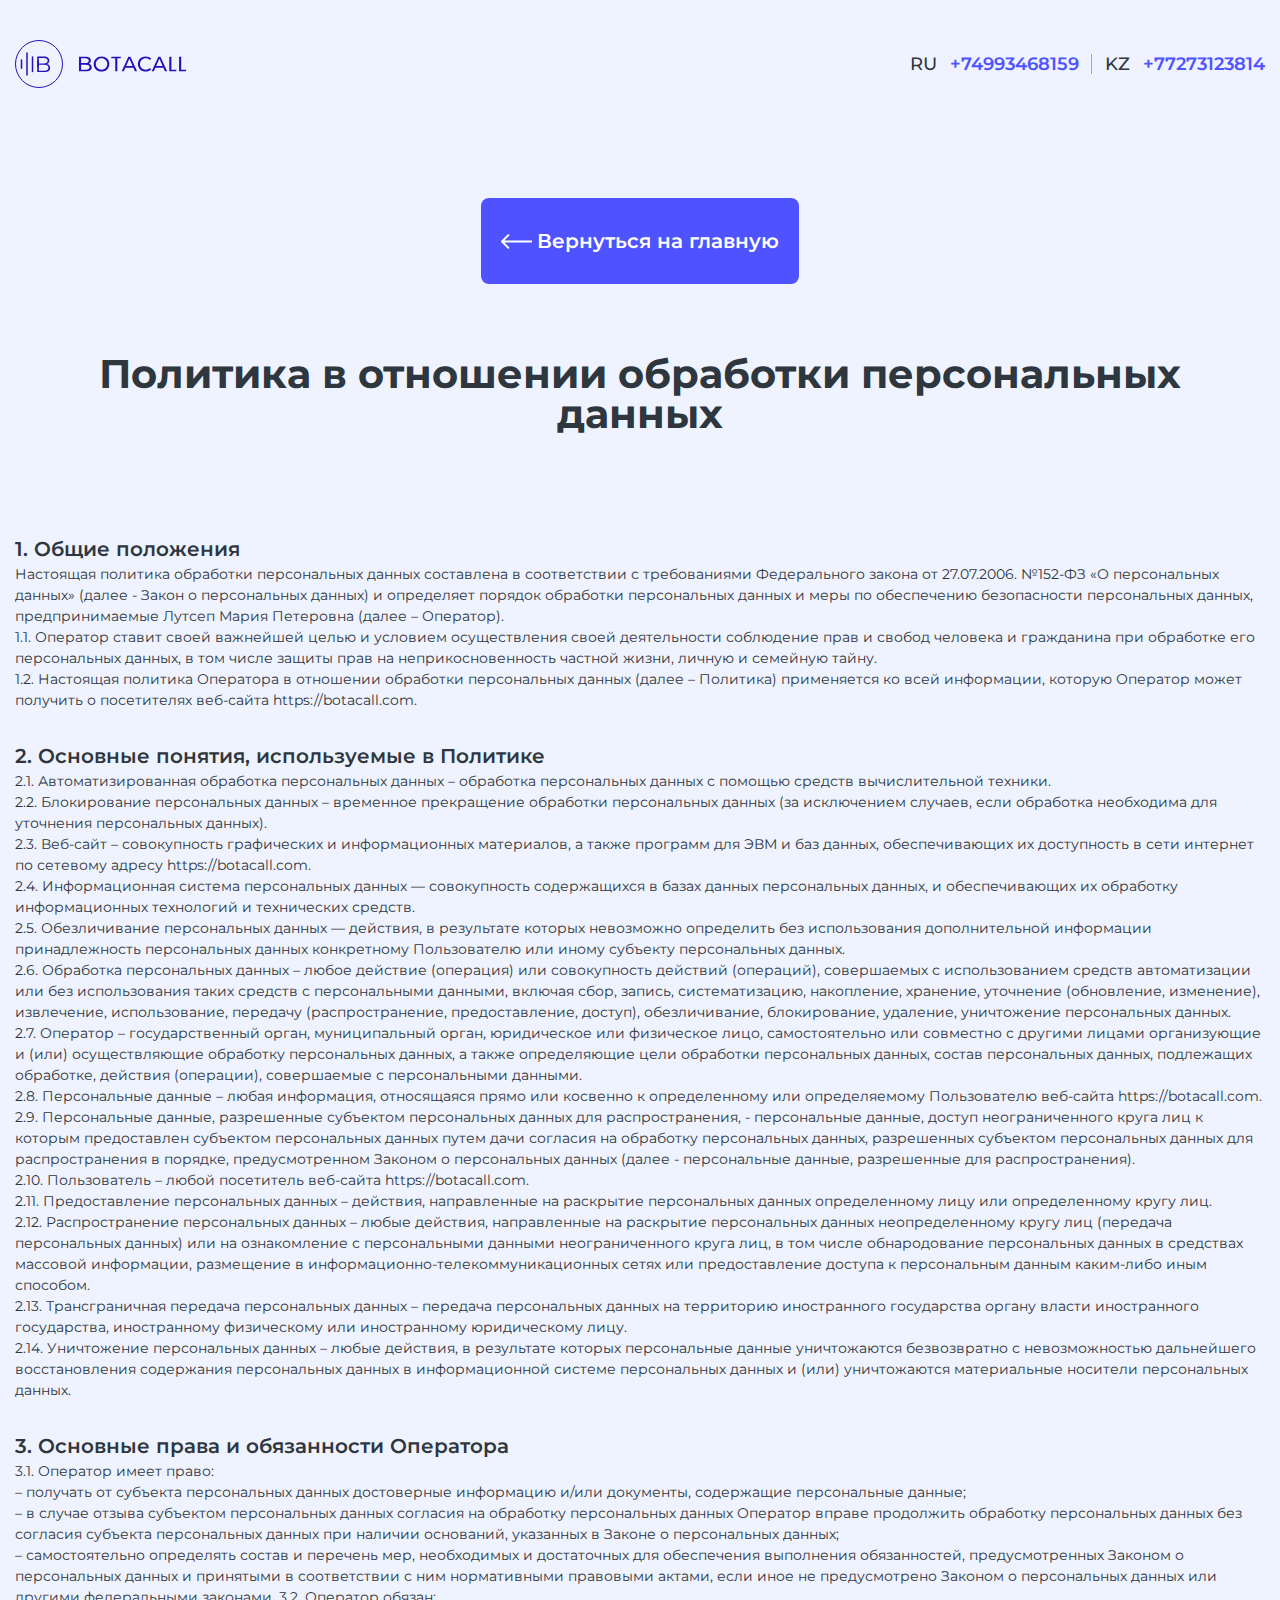
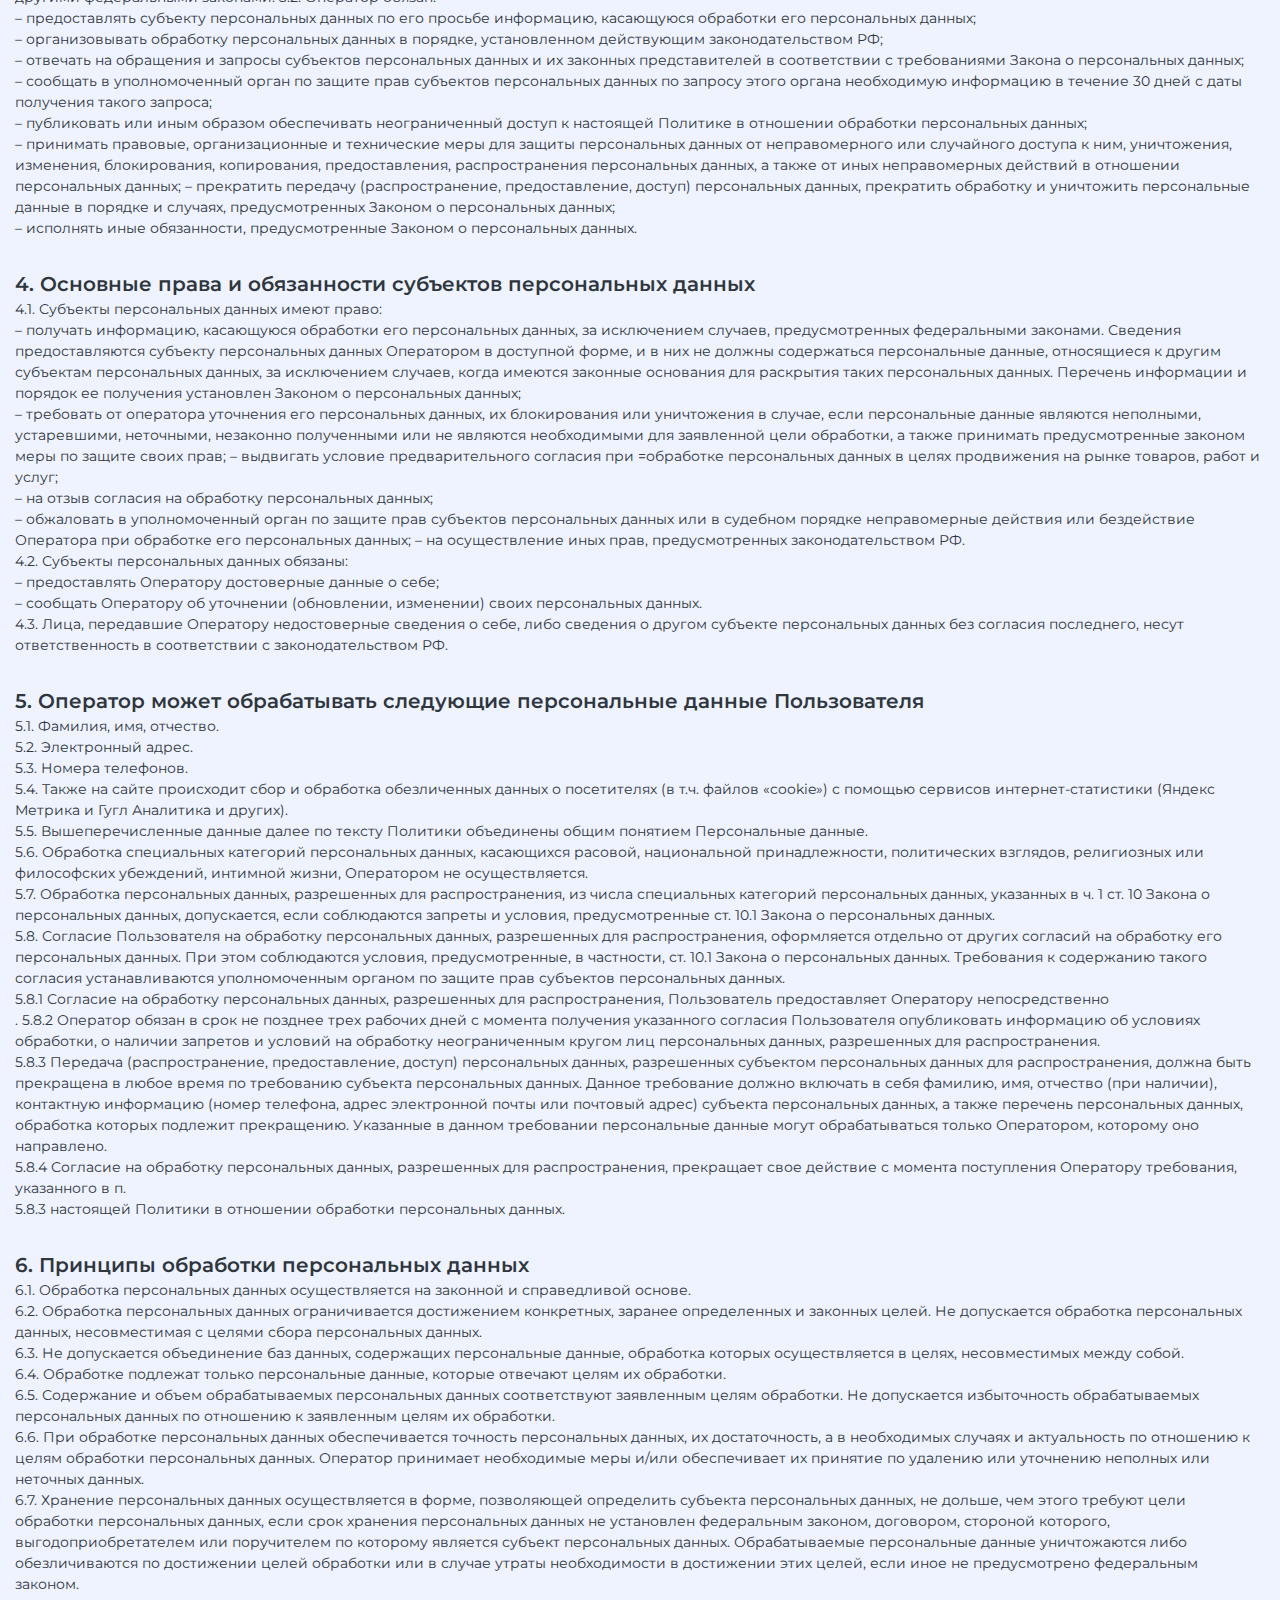
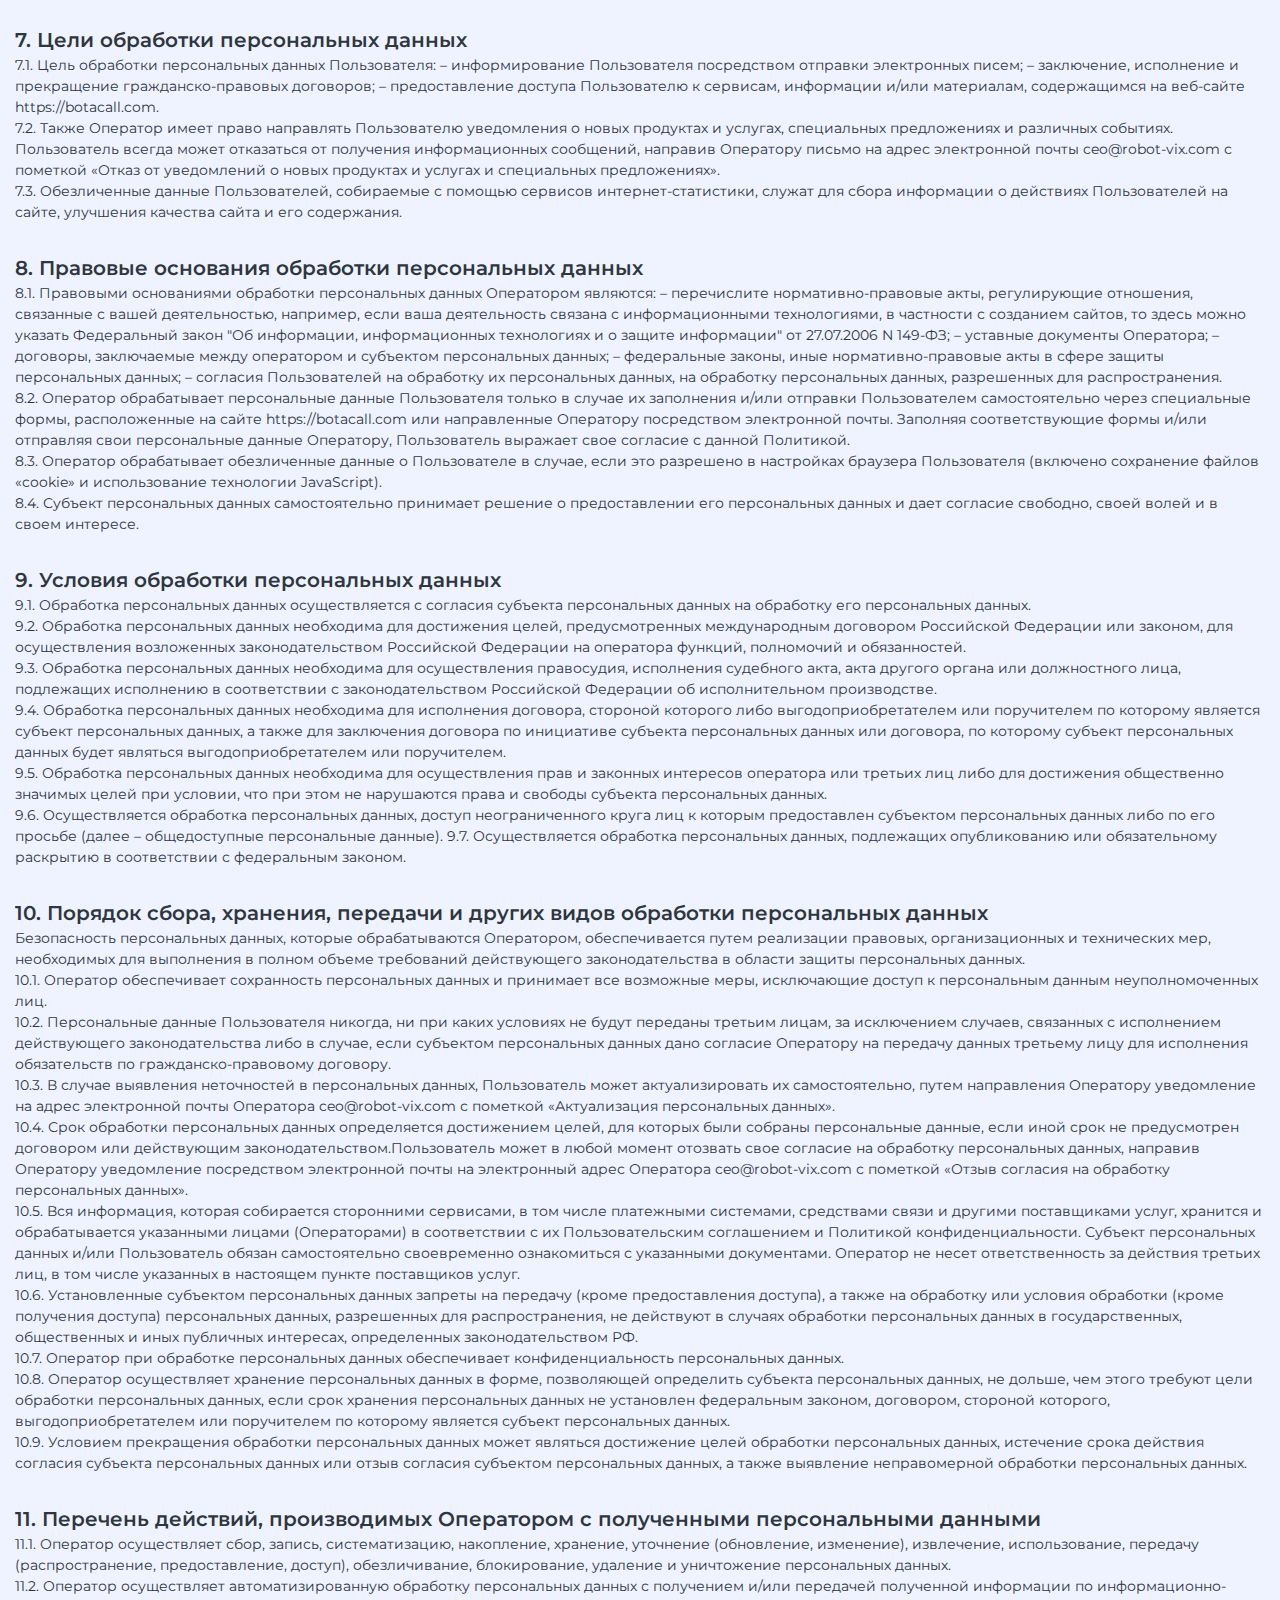
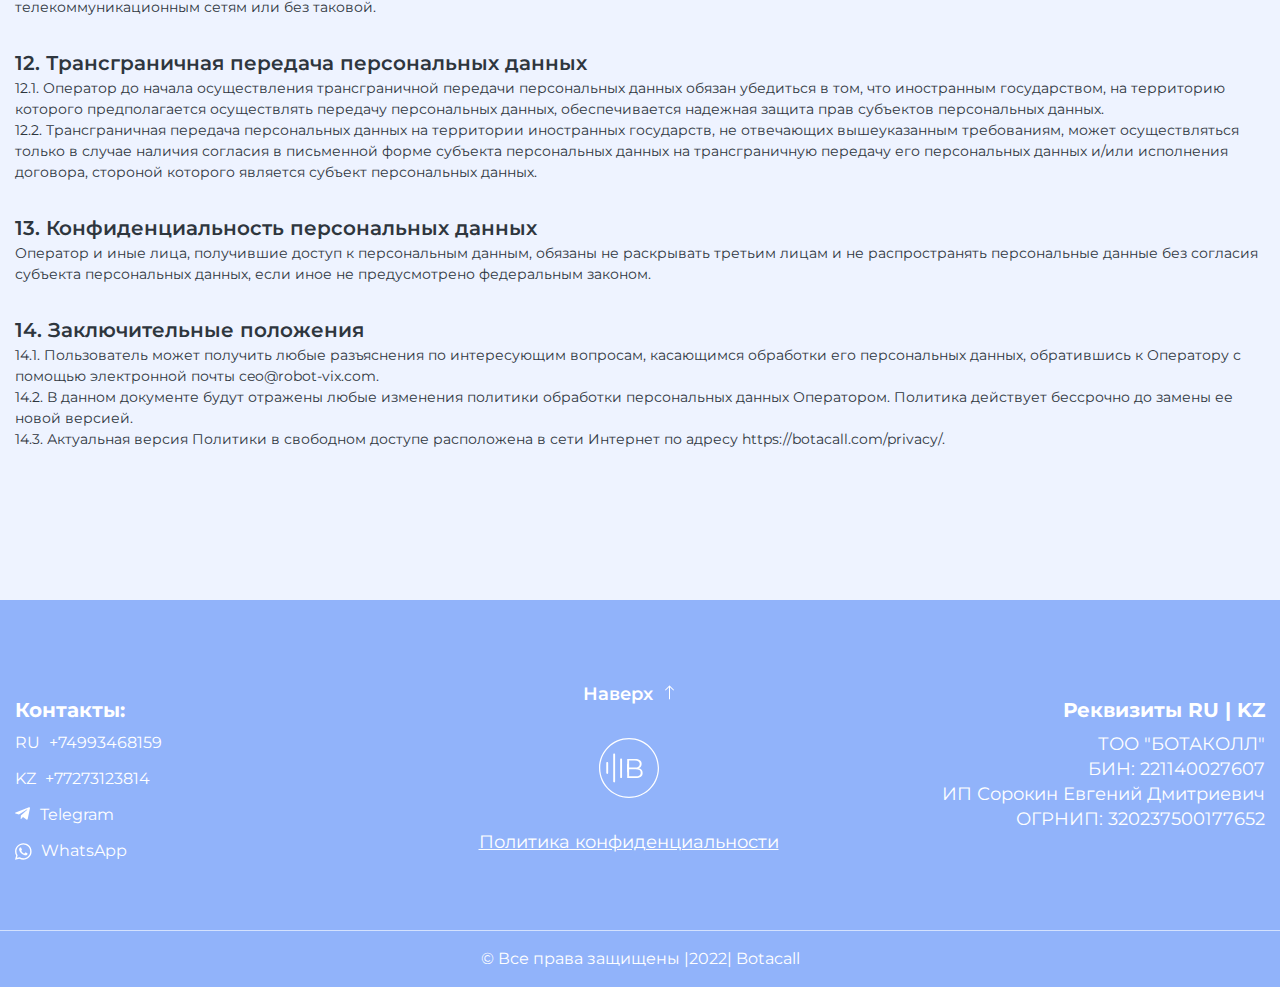
==== policy.html @ b68b1137 "Add files via upload" ====
<!DOCTYPE html>
<html lang="ru">
  <head>
    <meta charset="UTF-8" />
    <meta http-equiv="X-UA-Compatible" content="IE=edge" />
    <meta name="viewport" content="width=device-width, initial-scale=1.0" />
    <title>политика конфиденциальности</title>
    <link rel="icon" href="img/favicon.png" />
    <link rel="stylesheet" href="css/style.css" />
  </head>
  <body>
    <div class="wrapper">
      <header class="header">
        <div class="header__container">
          <div class="header__left">
            <a href="/" class="header__logo">
              <img src="img/logo.svg" alt="logo" />
            </a>
          </div>
          <div class="header__right">
            <div class="header__number">
              <div class="header__country">RU</div>
              <a href="tel:+74993468159" class="header__phone">+74993468159</a>
            </div>
            <div class="header__number">
              <div class="header__country">KZ</div>
              <a href="tel:+77273123814" class="header__phone">+77273123814</a>
            </div>
          </div>
        </div>
      </header>
      <main class="main">
        <section class="policy">
          <div class="policy__container">
            <div class="policy__btns">
              <div class="policy__btn _btn">
                <img src="img/arrow.svg" alt="arrow" />
                Вернуться на главную
              </div>
            </div>
            <h1 class="policy__title _title">Политика в отношении обработки персональных данных</h1>
            <div class="policy__body">
              <div class="policy__item">
                <h4 class="policy__name">1. Общие положения</h4>
                <p class="policy__text">
                  Настоящая политика обработки персональных данных составлена в соответствии с
                  требованиями Федерального закона от 27.07.2006. №152-ФЗ «О персональных данных»
                  (далее - Закон о персональных данных) и определяет порядок обработки персональных
                  данных и меры по обеспечению безопасности персональных данных, предпринимаемые
                  Лутсеп Мария Петеровна (далее – Оператор). <br />
                  1.1. Оператор ставит своей важнейшей целью и условием осуществления своей
                  деятельности соблюдение прав и свобод человека и гражданина при обработке его
                  персональных данных, в том числе защиты прав на неприкосновенность частной жизни,
                  личную и семейную тайну.<br />
                  1.2. Настоящая политика Оператора в отношении обработки персональных данных (далее
                  – Политика) применяется ко всей информации, которую Оператор может получить о
                  посетителях веб-сайта https://botacall.com.
                </p>
              </div>
              <div class="policy__item">
                <h4 class="policy__name">2. Основные понятия, используемые в Политике</h4>
                <p class="policy__text">
                  2.1. Автоматизированная обработка персональных данных – обработка персональных
                  данных с помощью средств вычислительной техники.<br />
                  2.2. Блокирование персональных данных – временное прекращение обработки
                  персональных данных (за исключением случаев, если обработка необходима для
                  уточнения персональных данных).<br />
                  2.3. Веб-сайт – совокупность графических и информационных материалов, а также
                  программ для ЭВМ и баз данных, обеспечивающих их доступность в сети интернет по
                  сетевому адресу https://botacall.com.<br />
                  2.4. Информационная система персональных данных — совокупность содержащихся в
                  базах данных персональных данных, и обеспечивающих их обработку информационных
                  технологий и технических средств.<br />
                  2.5. Обезличивание персональных данных — действия, в результате которых невозможно
                  определить без использования дополнительной информации принадлежность персональных
                  данных конкретному Пользователю или иному субъекту персональных данных.<br />
                  2.6. Обработка персональных данных – любое действие (операция) или совокупность
                  действий (операций), совершаемых с использованием средств автоматизации или без
                  использования таких средств с персональными данными, включая сбор, запись,
                  систематизацию, накопление, хранение, уточнение (обновление, изменение),
                  извлечение, использование, передачу (распространение, предоставление, доступ),
                  обезличивание, блокирование, удаление, уничтожение персональных данных.<br />
                  2.7. Оператор – государственный орган, муниципальный орган, юридическое или
                  физическое лицо, самостоятельно или совместно с другими лицами организующие и
                  (или) осуществляющие обработку персональных данных, а также определяющие цели
                  обработки персональных данных, состав персональных данных, подлежащих обработке,
                  действия (операции), совершаемые с персональными данными.<br />
                  2.8. Персональные данные – любая информация, относящаяся прямо или косвенно к
                  определенному или определяемому Пользователю веб-сайта https://botacall.com.<br />
                  2.9. Персональные данные, разрешенные субъектом персональных данных для
                  распространения, - персональные данные, доступ неограниченного круга лиц к которым
                  предоставлен субъектом персональных данных путем дачи согласия на обработку
                  персональных данных, разрешенных субъектом персональных данных для распространения
                  в порядке, предусмотренном Законом о персональных данных (далее - персональные
                  данные, разрешенные для распространения).<br />
                  2.10. Пользователь – любой посетитель веб-сайта https://botacall.com.<br />
                  2.11. Предоставление персональных данных – действия, направленные на раскрытие
                  персональных данных определенному лицу или определенному кругу лиц.<br />
                  2.12. Распространение персональных данных – любые действия, направленные на
                  раскрытие персональных данных неопределенному кругу лиц (передача персональных
                  данных) или на ознакомление с персональными данными неограниченного круга лиц, в
                  том числе обнародование персональных данных в средствах массовой информации,
                  размещение в информационно-телекоммуникационных сетях или предоставление доступа к
                  персональным данным каким-либо иным способом.<br />
                  2.13. Трансграничная передача персональных данных – передача персональных данных
                  на территорию иностранного государства органу власти иностранного государства,
                  иностранному физическому или иностранному юридическому лицу.<br />
                  2.14. Уничтожение персональных данных – любые действия, в результате которых
                  персональные данные уничтожаются безвозвратно с невозможностью дальнейшего
                  восстановления содержания персональных данных в информационной системе
                  персональных данных и (или) уничтожаются материальные носители персональных
                  данных.
                </p>
              </div>
              <div class="policy__item">
                <h4 class="policy__name">3. Основные права и обязанности Оператора</h4>
                <p class="policy__text">
                  3.1. Оператор имеет право:<br />
                  – получать от субъекта персональных данных достоверные информацию и/или документы,
                  содержащие персональные данные;<br />
                  – в случае отзыва субъектом персональных данных согласия на обработку персональных
                  данных Оператор вправе продолжить обработку персональных данных без согласия
                  субъекта персональных данных при наличии оснований, указанных в Законе о
                  персональных данных;<br />
                  – самостоятельно определять состав и перечень мер, необходимых и достаточных для
                  обеспечения выполнения обязанностей, предусмотренных Законом о персональных данных
                  и принятыми в соответствии с ним нормативными правовыми актами, если иное не
                  предусмотрено Законом о персональных данных или другими федеральными законами.
                  3.2. Оператор обязан:<br />
                  – предоставлять субъекту персональных данных по его просьбе информацию, касающуюся
                  обработки его персональных данных;<br />
                  – организовывать обработку персональных данных в порядке, установленном
                  действующим законодательством РФ;<br />
                  – отвечать на обращения и запросы субъектов персональных данных и их законных
                  представителей в соответствии с требованиями Закона о персональных данных;<br />
                  – сообщать в уполномоченный орган по защите прав субъектов персональных данных по
                  запросу этого органа необходимую информацию в течение 30 дней с даты получения
                  такого запроса;<br />
                  – публиковать или иным образом обеспечивать неограниченный доступ к настоящей
                  Политике в отношении обработки персональных данных; <br />– принимать правовые,
                  организационные и технические меры для защиты персональных данных от
                  неправомерного или случайного доступа к ним, уничтожения, изменения, блокирования,
                  копирования, предоставления, распространения персональных данных, а также от иных
                  неправомерных действий в отношении персональных данных; – прекратить передачу
                  (распространение, предоставление, доступ) персональных данных, прекратить
                  обработку и уничтожить персональные данные в порядке и случаях, предусмотренных
                  Законом о персональных данных;<br />
                  – исполнять иные обязанности, предусмотренные Законом о персональных данных.
                </p>
              </div>
              <div class="policy__item">
                <h4 class="policy__name">
                  4. Основные права и обязанности субъектов персональных данных
                </h4>
                <p class="policy__text">
                  4.1. Субъекты персональных данных имеют право:<br />
                  – получать информацию, касающуюся обработки его персональных данных, за
                  исключением случаев, предусмотренных федеральными законами. Сведения
                  предоставляются субъекту персональных данных Оператором в доступной форме, и в них
                  не должны содержаться персональные данные, относящиеся к другим субъектам
                  персональных данных, за исключением случаев, когда имеются законные основания для
                  раскрытия таких персональных данных. Перечень информации и порядок ее получения
                  установлен Законом о персональных данных;<br />
                  – требовать от оператора уточнения его персональных данных, их блокирования или
                  уничтожения в случае, если персональные данные являются неполными, устаревшими,
                  неточными, незаконно полученными или не являются необходимыми для заявленной цели
                  обработки, а также принимать предусмотренные законом меры по защите своих прав; –
                  выдвигать условие предварительного согласия при =обработке персональных данных в
                  целях продвижения на рынке товаров, работ и услуг;<br />
                  – на отзыв согласия на обработку персональных данных; <br />– обжаловать в
                  уполномоченный орган по защите прав субъектов персональных данных или в судебном
                  порядке неправомерные действия или бездействие Оператора при обработке его
                  персональных данных; – на осуществление иных прав, предусмотренных
                  законодательством РФ.<br />
                  4.2. Субъекты персональных данных обязаны:<br />
                  – предоставлять Оператору достоверные данные о себе; <br />– сообщать Оператору об
                  уточнении (обновлении, изменении) своих персональных данных.<br />
                  4.3. Лица, передавшие Оператору недостоверные сведения о себе, либо сведения о
                  другом субъекте персональных данных без согласия последнего, несут ответственность
                  в соответствии с законодательством РФ.
                </p>
              </div>
              <div class="policy__item">
                <h4 class="policy__name">
                  5. Оператор может обрабатывать следующие персональные данные Пользователя
                </h4>
                <p class="policy__text">
                  5.1. Фамилия, имя, отчество.<br />
                  5.2. Электронный адрес.<br />
                  5.3. Номера телефонов. <br />5.4. Также на сайте происходит сбор и обработка
                  обезличенных данных о посетителях (в т.ч. файлов «cookie») с помощью сервисов
                  интернет-статистики (Яндекс Метрика и Гугл Аналитика и других).<br />
                  5.5. Вышеперечисленные данные далее по тексту Политики объединены общим понятием
                  Персональные данные.<br />
                  5.6. Обработка специальных категорий персональных данных, касающихся расовой,
                  национальной принадлежности, политических взглядов, религиозных или философских
                  убеждений, интимной жизни, Оператором не осуществляется.<br />
                  5.7. Обработка персональных данных, разрешенных для распространения, из числа
                  специальных категорий персональных данных, указанных в ч. 1 ст. 10 Закона о
                  персональных данных, допускается, если соблюдаются запреты и условия,
                  предусмотренные ст. 10.1 Закона о персональных данных.<br />
                  5.8. Согласие Пользователя на обработку персональных данных, разрешенных для
                  распространения, оформляется отдельно от других согласий на обработку его
                  персональных данных. При этом соблюдаются условия, предусмотренные, в частности,
                  ст. 10.1 Закона о персональных данных. Требования к содержанию такого согласия
                  устанавливаются уполномоченным органом по защите прав субъектов персональных
                  данных.<br />
                  5.8.1 Согласие на обработку персональных данных, разрешенных для распространения,
                  Пользователь предоставляет Оператору непосредственно<br />. 5.8.2 Оператор обязан
                  в срок не позднее трех рабочих дней с момента получения указанного согласия
                  Пользователя опубликовать информацию об условиях обработки, о наличии запретов и
                  условий на обработку неограниченным кругом лиц персональных данных, разрешенных
                  для распространения.<br />
                  5.8.3 Передача (распространение, предоставление, доступ) персональных данных,
                  разрешенных субъектом персональных данных для распространения, должна быть
                  прекращена в любое время по требованию субъекта персональных данных. Данное
                  требование должно включать в себя фамилию, имя, отчество (при наличии), контактную
                  информацию (номер телефона, адрес электронной почты или почтовый адрес) субъекта
                  персональных данных, а также перечень персональных данных, обработка которых
                  подлежит прекращению. Указанные в данном требовании персональные данные могут
                  обрабатываться только Оператором, которому оно направлено. <br />5.8.4 Согласие на
                  обработку персональных данных, разрешенных для распространения, прекращает свое
                  действие с момента поступления Оператору требования, указанного в п.<br />
                  5.8.3 настоящей Политики в отношении обработки персональных данных.
                </p>
              </div>
              <div class="policy__item">
                <h4 class="policy__name">6. Принципы обработки персональных данных</h4>
                <p class="policy__text">
                  6.1. Обработка персональных данных осуществляется на законной и справедливой
                  основе.<br />
                  6.2. Обработка персональных данных ограничивается достижением конкретных, заранее
                  определенных и законных целей. Не допускается обработка персональных данных,
                  несовместимая с целями сбора персональных данных.<br />
                  6.3. Не допускается объединение баз данных, содержащих персональные данные,
                  обработка которых осуществляется в целях, несовместимых между собой.<br />
                  6.4. Обработке подлежат только персональные данные, которые отвечают целям их
                  обработки.<br />
                  6.5. Содержание и объем обрабатываемых персональных данных соответствуют
                  заявленным целям обработки. Не допускается избыточность обрабатываемых
                  персональных данных по отношению к заявленным целям их обработки.<br />
                  6.6. При обработке персональных данных обеспечивается точность персональных
                  данных, их достаточность, а в необходимых случаях и актуальность по отношению к
                  целям обработки персональных данных. Оператор принимает необходимые меры и/или
                  обеспечивает их принятие по удалению или уточнению неполных или неточных
                  данных.<br />
                  6.7. Хранение персональных данных осуществляется в форме, позволяющей определить
                  субъекта персональных данных, не дольше, чем этого требуют цели обработки
                  персональных данных, если срок хранения персональных данных не установлен
                  федеральным законом, договором, стороной которого, выгодоприобретателем или
                  поручителем по которому является субъект персональных данных. Обрабатываемые
                  персональные данные уничтожаются либо обезличиваются по достижении целей обработки
                  или в случае утраты необходимости в достижении этих целей, если иное не
                  предусмотрено федеральным законом.
                </p>
              </div>
              <div class="policy__item">
                <h4 class="policy__name">7. Цели обработки персональных данных</h4>
                <p class="policy__text">
                  7.1. Цель обработки персональных данных Пользователя: – информирование
                  Пользователя посредством отправки электронных писем; – заключение, исполнение и
                  прекращение гражданско-правовых договоров; – предоставление доступа Пользователю к
                  сервисам, информации и/или материалам, содержащимся на веб-сайте
                  https://botacall.com.<br />
                  7.2. Также Оператор имеет право направлять Пользователю уведомления о новых
                  продуктах и услугах, специальных предложениях и различных событиях. Пользователь
                  всегда может отказаться от получения информационных сообщений, направив Оператору
                  письмо на адрес электронной почты ceo@robot-vix.com с пометкой «Отказ от
                  уведомлений о новых продуктах и услугах и специальных предложениях».<br />
                  7.3. Обезличенные данные Пользователей, собираемые с помощью сервисов
                  интернет-статистики, служат для сбора информации о действиях Пользователей на
                  сайте, улучшения качества сайта и его содержания.
                </p>
              </div>
              <div class="policy__item">
                <h4 class="policy__name">8. Правовые основания обработки персональных данных</h4>
                <p class="policy__text">
                  8.1. Правовыми основаниями обработки персональных данных Оператором являются: –
                  перечислите нормативно-правовые акты, регулирующие отношения, связанные с вашей
                  деятельностью, например, если ваша деятельность связана с информационными
                  технологиями, в частности с созданием сайтов, то здесь можно указать Федеральный
                  закон "Об информации, информационных технологиях и о защите информации" от
                  27.07.2006 N 149-ФЗ; – уставные документы Оператора; – договоры, заключаемые между
                  оператором и субъектом персональных данных; – федеральные законы, иные
                  нормативно-правовые акты в сфере защиты персональных данных; – согласия
                  Пользователей на обработку их персональных данных, на обработку персональных
                  данных, разрешенных для распространения.<br />
                  8.2. Оператор обрабатывает персональные данные Пользователя только в случае их
                  заполнения и/или отправки Пользователем самостоятельно через специальные формы,
                  расположенные на сайте https://botacall.com или направленные Оператору посредством
                  электронной почты. Заполняя соответствующие формы и/или отправляя свои
                  персональные данные Оператору, Пользователь выражает свое согласие с данной
                  Политикой.<br />
                  8.3. Оператор обрабатывает обезличенные данные о Пользователе в случае, если это
                  разрешено в настройках браузера Пользователя (включено сохранение файлов «cookie»
                  и использование технологии JavaScript).<br />
                  8.4. Субъект персональных данных самостоятельно принимает решение о предоставлении
                  его персональных данных и дает согласие свободно, своей волей и в своем интересе.
                </p>
              </div>
              <div class="policy__item">
                <h4 class="policy__name">9. Условия обработки персональных данных</h4>
                <p class="policy__text">
                  9.1. Обработка персональных данных осуществляется с согласия субъекта персональных
                  данных на обработку его персональных данных.<br />
                  9.2. Обработка персональных данных необходима для достижения целей,
                  предусмотренных международным договором Российской Федерации или законом, для
                  осуществления возложенных законодательством Российской Федерации на оператора
                  функций, полномочий и обязанностей.<br />
                  9.3. Обработка персональных данных необходима для осуществления правосудия,
                  исполнения судебного акта, акта другого органа или должностного лица, подлежащих
                  исполнению в соответствии с законодательством Российской Федерации об
                  исполнительном производстве.<br />
                  9.4. Обработка персональных данных необходима для исполнения договора, стороной
                  которого либо выгодоприобретателем или поручителем по которому является субъект
                  персональных данных, а также для заключения договора по инициативе субъекта
                  персональных данных или договора, по которому субъект персональных данных будет
                  являться выгодоприобретателем или поручителем.<br />
                  9.5. Обработка персональных данных необходима для осуществления прав и законных
                  интересов оператора или третьих лиц либо для достижения общественно значимых целей
                  при условии, что при этом не нарушаются права и свободы субъекта персональных
                  данных.<br />
                  9.6. Осуществляется обработка персональных данных, доступ неограниченного круга
                  лиц к которым предоставлен субъектом персональных данных либо по его просьбе
                  (далее – общедоступные персональные данные). 9.7. Осуществляется обработка
                  персональных данных, подлежащих опубликованию или обязательному раскрытию в
                  соответствии с федеральным законом.
                </p>
              </div>
              <div class="policy__item">
                <h4 class="policy__name">
                  10. Порядок сбора, хранения, передачи и других видов обработки персональных данных
                </h4>
                <p class="policy__text">
                  Безопасность персональных данных, которые обрабатываются Оператором,
                  обеспечивается путем реализации правовых, организационных и технических мер,
                  необходимых для выполнения в полном объеме требований действующего
                  законодательства в области защиты персональных данных.<br />
                  10.1. Оператор обеспечивает сохранность персональных данных и принимает все
                  возможные меры, исключающие доступ к персональным данным неуполномоченных лиц.<br />
                  10.2. Персональные данные Пользователя никогда, ни при каких условиях не будут
                  переданы третьим лицам, за исключением случаев, связанных с исполнением
                  действующего законодательства либо в случае, если субъектом персональных данных
                  дано согласие Оператору на передачу данных третьему лицу для исполнения
                  обязательств по гражданско-правовому договору.<br />
                  10.3. В случае выявления неточностей в персональных данных, Пользователь может
                  актуализировать их самостоятельно, путем направления Оператору уведомление на
                  адрес электронной почты Оператора ceo@robot-vix.com с пометкой «Актуализация
                  персональных данных».<br />
                  10.4. Срок обработки персональных данных определяется достижением целей, для
                  которых были собраны персональные данные, если иной срок не предусмотрен договором
                  или действующим законодательством.Пользователь может в любой момент отозвать свое
                  согласие на обработку персональных данных, направив Оператору уведомление
                  посредством электронной почты на электронный адрес Оператора ceo@robot-vix.com с
                  пометкой «Отзыв согласия на обработку персональных данных».<br />
                  10.5. Вся информация, которая собирается сторонними сервисами, в том числе
                  платежными системами, средствами связи и другими поставщиками услуг, хранится и
                  обрабатывается указанными лицами (Операторами) в соответствии с их
                  Пользовательским соглашением и Политикой конфиденциальности. Субъект персональных
                  данных и/или Пользователь обязан самостоятельно своевременно ознакомиться с
                  указанными документами. Оператор не несет ответственность за действия третьих лиц,
                  в том числе указанных в настоящем пункте поставщиков услуг.<br />
                  10.6. Установленные субъектом персональных данных запреты на передачу (кроме
                  предоставления доступа), а также на обработку или условия обработки (кроме
                  получения доступа) персональных данных, разрешенных для распространения, не
                  действуют в случаях обработки персональных данных в государственных, общественных
                  и иных публичных интересах, определенных законодательством РФ.<br />
                  10.7. Оператор при обработке персональных данных обеспечивает конфиденциальность
                  персональных данных.<br />
                  10.8. Оператор осуществляет хранение персональных данных в форме, позволяющей
                  определить субъекта персональных данных, не дольше, чем этого требуют цели
                  обработки персональных данных, если срок хранения персональных данных не
                  установлен федеральным законом, договором, стороной которого, выгодоприобретателем
                  или поручителем по которому является субъект персональных данных.<br />
                  10.9. Условием прекращения обработки персональных данных может являться достижение
                  целей обработки персональных данных, истечение срока действия согласия субъекта
                  персональных данных или отзыв согласия субъектом персональных данных, а также
                  выявление неправомерной обработки персональных данных.
                </p>
              </div>
              <div class="policy__item">
                <h4 class="policy__name">
                  11. Перечень действий, производимых Оператором с полученными персональными данными
                </h4>
                <p class="policy__text">
                  11.1. Оператор осуществляет сбор, запись, систематизацию, накопление, хранение,
                  уточнение (обновление, изменение), извлечение, использование, передачу
                  (распространение, предоставление, доступ), обезличивание, блокирование, удаление и
                  уничтожение персональных данных.<br />
                  11.2. Оператор осуществляет автоматизированную обработку персональных данных с
                  получением и/или передачей полученной информации по
                  информационно-телекоммуникационным сетям или без таковой.
                </p>
              </div>
              <div class="policy__item">
                <h4 class="policy__name">12. Трансграничная передача персональных данных</h4>
                <p class="policy__text">
                  12.1. Оператор до начала осуществления трансграничной передачи персональных данных
                  обязан убедиться в том, что иностранным государством, на территорию которого
                  предполагается осуществлять передачу персональных данных, обеспечивается надежная
                  защита прав субъектов персональных данных. <br />12.2. Трансграничная передача
                  персональных данных на территории иностранных государств, не отвечающих
                  вышеуказанным требованиям, может осуществляться только в случае наличия согласия в
                  письменной форме субъекта персональных данных на трансграничную передачу его
                  персональных данных и/или исполнения договора, стороной которого является субъект
                  персональных данных.
                </p>
              </div>
              <div class="policy__item">
                <h4 class="policy__name">13. Конфиденциальность персональных данных</h4>
                <p class="policy__text">
                  Оператор и иные лица, получившие доступ к персональным данным, обязаны не
                  раскрывать третьим лицам и не распространять персональные данные без согласия
                  субъекта персональных данных, если иное не предусмотрено федеральным законом.
                </p>
              </div>
              <div class="policy__item">
                <h4 class="policy__name">14. Заключительные положения</h4>
                <p class="policy__text">
                  14.1. Пользователь может получить любые разъяснения по интересующим вопросам,
                  касающимся обработки его персональных данных, обратившись к Оператору с помощью
                  электронной почты ceo@robot-vix.com.<br />
                  14.2. В данном документе будут отражены любые изменения политики обработки
                  персональных данных Оператором. Политика действует бессрочно до замены ее новой
                  версией. <br />14.3. Актуальная версия Политики в свободном доступе расположена в
                  сети Интернет по адресу https://botacall.com/privacy/.
                </p>
              </div>
            </div>
          </div>
        </section>
      </main>
      <footer class="footer">
        <div class="footer__container">
          <div class="footer__body">
            <div class="footer__left">
              <div class="footer__name">Контакты:</div>
              <nav class="footer__menu">
                <ul class="menu__sublist menu__sublist-footer">
                  <li class="menu__subitem">
                    <a href="" class="menu__sublink">RU <span>+74993468159</span></a>
                  </li>
                  <li class="menu__subitem">
                    <a href="" class="menu__sublink">KZ <span>+77273123814</span></a>
                  </li>
                  <li class="menu__subitem">
                    <a href="" class="menu__sublink"
                      ><img src="img/icon/tg.svg" alt="telegram" /> <span>Telegram</span></a
                    >
                  </li>
                  <li class="menu__subitem">
                    <a href="" class="menu__sublink"
                      ><img src="img/icon/ws.svg" alt="whatsapp" /> <span>WhatsApp</span></a
                    >
                  </li>
                </ul>
              </nav>
            </div>
            <div class="footer__center">
              <div class="footer__up">
                <span>Наверх</span> <img src="img/icon/arrow.svg" alt="arrow" />
              </div>
              <div class="footer__logo">
                <img src="img/icon/footerlogo.svg" alt="logo" />
              </div>
              <a href="" class="footer__policy">Политика конфиденциальности</a>
            </div>
            <div class="footer__right">
              <div class="footer__name">Реквизиты RU | KZ</div>
              <div class="footer__item">ТОО "БОТАКОЛЛ"</div>
              <div class="footer__item">БИН: 221140027607</div>
              <div class="footer__item">ИП Сорокин Евгений Дмитриевич</div>
              <div class="footer__item">ОГРНИП: 320237500177652</div>
            </div>
          </div>
        </div>
        <div class="footer__bottom">
          <a href="" class="footer__policy">Политика конфиденциальности</a>
          <div class="footer__confy">© Все права защищены |2022| Botacall</div>
        </div>
      </footer>
    </div>
    <script src="js/main.js"></script>
  </body>
</html>
---- css/style.css ----
@import url("https://fonts.googleapis.com/css2?family=Inter:wght@700&family=Montserrat:wght@400;500;600;700&display=swap");
* {
  padding: 0px;
  margin: 0px;
  border: 0px;
}

*,
*:before,
*:after {
  -webkit-box-sizing: border-box;
  box-sizing: border-box;
}

:focus,
:active {
  outline: none;
}

a:focus,
a:active {
  outline: none;
}

aside,
nav,
footer,
header,
section {
  display: block;
}

html,
body {
  height: 100%;
}

body {
  line-height: 1;
  font-size: 16px;
  -ms-text-size-adjust: 100%;
  -moz-text-size-adjust: 100%;
  -webkit-text-size-adjust: 100%;
}

input::-ms-clear {
  display: none;
}

button {
  cursor: pointer;
}

button::-moz-focus-inner {
  padding: 0;
  border: 0;
}

a,
a:visited {
  text-decoration: none;
}

ul li {
  list-style: none;
}

img {
  vertical-align: top;
}

h1,
h2,
h3,
h4,
h5,
h6 {
  font-weight: inherit;
  font-size: inherit;
}

.ibg {
  background-position: center;
  background-size: cover;
  background-repeat: no-repeat;
  position: relative;
}

.ibg img {
  display: none;
}

section {
  margin-bottom: 150px;
}

@media (max-width: 992px) {
  section {
    margin-bottom: 140px;
  }
}

@media (max-width: 479.98px) {
  section {
    margin-bottom: 90px;
  }
}

._btn {
  cursor: pointer;
  width: 276px;
  height: 86px;
  background-color: #2213b9;
  display: -webkit-box;
  display: -ms-flexbox;
  display: flex;
  -webkit-box-align: center;
      -ms-flex-align: center;
          align-items: center;
  -webkit-box-pack: center;
      -ms-flex-pack: center;
          justify-content: center;
  font-weight: 600;
  font-size: 20px;
  color: #ffffff;
  border-radius: 8px;
  -webkit-transition: background-color 0.3s;
  transition: background-color 0.3s;
}

._btn:hover {
  background-color: #150a81;
}

._btn_red {
  width: 400px;
  height: 101px;
  background-color: #ff7163;
}

._btn_red:hover {
  background-color: #e5554d;
}

@media (max-width: 479.98px) {
  ._btn_red {
    font-size: 16px;
  }
}

._btn_green {
  background-color: #77e37d;
  width: 440px;
  padding: 0px 20px;
}

._btn_green:hover {
  background-color: #2fe73a;
}

.player {
  width: 265px;
  height: 87px;
  border-radius: 8px;
  background-color: #4f52ff;
  padding: 15px 20px;
}

.player__btns {
  margin-right: 18px;
  height: 23px;
  width: 19px;
}

.player__text {
  font-weight: 600;
  font-size: 14px;
  color: #ffffff;
  margin-bottom: 10px;
}

.player__tool {
  display: -webkit-box;
  display: -ms-flexbox;
  display: flex;
  -webkit-box-align: center;
      -ms-flex-align: center;
          align-items: center;
}

.player__btn {
  cursor: pointer;
  display: none;
}

.player__btn.active {
  display: block;
}

.password__slider {
  position: relative;
  width: 180px;
  height: 2px;
}

.password__slider input {
  position: absolute;
  left: -6px;
  top: 0;
  width: 192px;
  height: 2px;
  -webkit-appearance: none;
  background-color: transparent;
  z-index: 99;
}

.password__slider input::-webkit-slider-thumb {
  -webkit-appearance: none;
  width: 12px;
  height: 12px;
  background-color: #fff;
  border-radius: 50%;
  cursor: pointer;
}

.password__slider progress {
  width: 180px;
  height: 2px;
  -webkit-appearance: none;
  position: absolute;
  top: 0;
  left: 0;
  border-radius: 10px;
  overflow: hidden;
}

.password__slider progress::-webkit-progress-bar {
  background-color: #f0f0f0;
}

.password__slider progress::-webkit-progress-value {
  background-color: purple;
}

._title {
  font-weight: 700;
  font-size: 40px;
  text-align: center;
}

@media (max-width: 992px) {
  ._title {
    font-size: 30px;
  }
}

@media (max-width: 479.98px) {
  ._title {
    font-size: 20px;
  }
}

._input {
  max-width: 395px;
  width: 100%;
  height: 97px;
  position: relative;
  border-radius: 8px;
}

._input input {
  max-width: 395px;
  width: 100%;
  height: 97px;
  border-radius: 8px;
  padding-left: 70px;
  font-size: 18px;
  color: #7e868e;
}

@media (max-width: 479.98px) {
  ._input input {
    padding-left: 58px;
  }
}

._input-icon {
  position: absolute;
  top: 50%;
  left: 40px;
  -webkit-transform: translate(0, -50%);
          transform: translate(0, -50%);
}

@media (max-width: 479.98px) {
  ._input-icon {
    left: 30px;
  }
}

._subtitle {
  font-size: 28px;
  text-align: center;
}

@media (max-width: 992px) {
  ._subtitle {
    font-size: 24px;
  }
}

@media (max-width: 767px) {
  ._subtitle {
    font-size: 16px;
  }
}

html {
  scroll-behavior: smooth;
}

.wrapper {
  overflow: hidden;
  display: -webkit-box;
  display: -ms-flexbox;
  display: flex;
  -webkit-box-orient: vertical;
  -webkit-box-direction: normal;
      -ms-flex-direction: column;
          flex-direction: column;
  min-height: 100%;
}

body {
  color: #2e363e;
  font-family: 'Montserrat', sans-serif;
  font-size: 16px;
  font-weight: 400;
  background-color: #eef3ff;
}

body._lock {
  overflow: hidden;
}

body.lock {
  overflow: hidden;
}

main {
  -webkit-box-flex: 100%;
      -ms-flex: 100%;
          flex: 100%;
}

[class*='__container'] {
  max-width: 1440px;
  margin: 0 auto;
  padding: 0px 15px;
}

.kek {
  position: absolute;
  opacity: 0;
  height: 1px;
  left: -10000px;
}

.header {
  position: relative;
}

.header__container {
  padding: 40px 15px;
  display: -webkit-box;
  display: -ms-flexbox;
  display: flex;
  -webkit-box-pack: justify;
      -ms-flex-pack: justify;
          justify-content: space-between;
  -webkit-box-align: center;
      -ms-flex-align: center;
          align-items: center;
}

@media (max-width: 992px) {
  .header__container {
    -webkit-box-pack: start;
        -ms-flex-pack: start;
            justify-content: start;
  }
}

@media (max-width: 479.98px) {
  .header__container {
    padding: 25px 15px;
  }
}

.header__left {
  display: -webkit-box;
  display: -ms-flexbox;
  display: flex;
  -webkit-box-align: center;
      -ms-flex-align: center;
          align-items: center;
}

.header__logo {
  margin-right: 60px;
}

.header__right {
  display: -webkit-box;
  display: -ms-flexbox;
  display: flex;
  -webkit-box-align: center;
      -ms-flex-align: center;
          align-items: center;
}

@media (max-width: 660px) {
  .header__right {
    display: none;
  }
}

.header__number {
  display: -webkit-box;
  display: -ms-flexbox;
  display: flex;
  -webkit-box-align: center;
      -ms-flex-align: center;
          align-items: center;
  font-size: 18px;
  position: relative;
}

.header__number:first-child {
  margin-right: 26px;
}

.header__number:first-child::before {
  content: '';
  background-color: rgba(0, 0, 0, 0.3);
  height: 20px;
  width: 1px;
  position: absolute;
  right: -13px;
}

.header__country {
  margin-right: 13px;
  font-weight: 500;
}

.header__phone {
  font-weight: 600;
  color: #4f52ff;
  -webkit-transition: color 0.3s;
  transition: color 0.3s;
}

.header__phone:hover {
  color: #150a81;
}

@media (max-width: 992px) {
  .menu__body {
    -webkit-transform: translate(100%, 0px);
            transform: translate(100%, 0px);
    -webkit-transition: -webkit-transform 0.8s;
    transition: -webkit-transform 0.8s;
    transition: transform 0.8s;
    transition: transform 0.8s, -webkit-transform 0.8s;
    position: absolute;
    width: 277px;
    height: 396px;
    top: 0;
    right: 0;
    overflow: auto;
    padding: 60px 10px 30px 10px;
    background-color: #4f52ff;
    border-radius: 8px 0px 8px 8px;
    z-index: 3;
    padding-left: 30px;
    padding-right: 30px;
  }
  .menu__body._active {
    -webkit-transform: translate(0px, 0%);
            transform: translate(0px, 0%);
  }
}

.menu__list {
  display: -webkit-box;
  display: -ms-flexbox;
  display: flex;
  -webkit-box-align: center;
      -ms-flex-align: center;
          align-items: center;
}

@media (max-width: 992px) {
  .menu__list {
    -webkit-box-orient: vertical;
    -webkit-box-direction: normal;
        -ms-flex-direction: column;
            flex-direction: column;
    -webkit-box-align: start;
        -ms-flex-align: start;
            align-items: flex-start;
    border-bottom: 1px solid #ffffff;
  }
}

.menu__sublist {
  display: none;
}

@media (max-width: 992px) {
  .menu__sublist {
    margin-top: 25px;
    display: -webkit-box;
    display: -ms-flexbox;
    display: flex;
    -webkit-box-orient: vertical;
    -webkit-box-direction: normal;
        -ms-flex-direction: column;
            flex-direction: column;
    color: #ffffff;
  }
}

.menu__sublist-footer {
  display: -webkit-box;
  display: -ms-flexbox;
  display: flex;
  -webkit-box-orient: vertical;
  -webkit-box-direction: normal;
      -ms-flex-direction: column;
          flex-direction: column;
  color: #ffffff;
}

.menu__subitem {
  margin-bottom: 20px;
}

.menu__sublink {
  color: #ffffff;
}

.menu__sublink span {
  margin-left: 5px;
}

.menu__item {
  font-weight: 600;
}

.menu__item:not(:last-child) {
  margin-right: 40px;
}

@media (max-width: 992px) {
  .menu__item {
    margin-right: 0;
    margin-bottom: 25px;
  }
}

.menu__link {
  color: #4f52ff;
  -webkit-transition: color 0.3s;
  transition: color 0.3s;
}

.menu__link:hover {
  color: #150a81;
}

@media (max-width: 992px) {
  .menu__link {
    color: #ffffff;
  }
}

@media (max-width: 992px) {
  .header__burger {
    display: block;
    position: absolute;
    width: 30px;
    height: 18px;
    cursor: pointer;
    z-index: 10;
    right: 15px;
    top: 50%;
    -webkit-transform: translate(0, -50%);
            transform: translate(0, -50%);
  }
  .header__burger span {
    -webkit-transition: 0.3s all;
    transition: 0.3s all;
    top: calc(50% - 1px);
    left: 0px;
    position: absolute;
    width: 100%;
    height: 2px;
    background-color: #4f52ff;
  }
  .header__burger span:first-child {
    top: 0px;
  }
  .header__burger span:last-child {
    top: auto;
    bottom: 0px;
  }
  .header__burger._active span {
    -webkit-transform: scale(0);
            transform: scale(0);
    background-color: #ffffff;
  }
  .header__burger._active span:first-child {
    -webkit-transform: rotate(-45deg);
            transform: rotate(-45deg);
    top: 8px;
  }
  .header__burger._active span:last-child {
    -webkit-transform: rotate(45deg);
            transform: rotate(45deg);
    bottom: 8px;
  }
}

.footer {
  background-color: #91b3fa;
}

.footer .menu__sublink {
  -webkit-transition: color 0.3s;
  transition: color 0.3s;
}

.footer .menu__sublink:hover {
  color: #150a81;
}

.footer__container {
  padding: 100px 15px 50px 15px;
}

@media (max-width: 992px) {
  .footer__container {
    padding: 60px 15px 50px 15px;
  }
}

.footer__body {
  display: -webkit-box;
  display: -ms-flexbox;
  display: flex;
  -webkit-box-pack: justify;
      -ms-flex-pack: justify;
          justify-content: space-between;
  position: relative;
}

@media (max-width: 630px) {
  .footer__body {
    -webkit-box-orient: vertical;
    -webkit-box-direction: normal;
        -ms-flex-direction: column;
            flex-direction: column;
  }
}

.footer__left {
  width: 300px;
}

@media (max-width: 992px) {
  .footer__left {
    width: auto;
  }
}

@media (max-width: 630px) {
  .footer__left {
    margin-top: 30px;
    margin-bottom: 30px;
  }
}

.footer__name {
  font-weight: 700;
  font-size: 20px;
  margin-bottom: 15px;
  color: #ffffff;
}

.footer__center {
  text-align: center;
}

@media (max-width: 630px) {
  .footer__center {
    -webkit-box-ordinal-group: 4;
        -ms-flex-order: 3;
            order: 3;
  }
}

.footer__up {
  margin-top: -15px;
  font-weight: 600;
  font-size: 18px;
  color: #ffffff;
  cursor: pointer;
  margin-bottom: 35px;
  -webkit-transition: color 0.3s;
  transition: color 0.3s;
}

.footer__up span {
  margin-right: 7px;
}

.footer__up:hover {
  color: #150a81;
}

@media (max-width: 630px) {
  .footer__up {
    position: absolute;
    top: 0;
  }
}

.footer__logo {
  margin-bottom: 35px;
}

@media (max-width: 992px) {
  .footer__logo {
    display: none;
  }
}

.footer__policy {
  font-size: 18px;
  -webkit-text-decoration-line: underline;
          text-decoration-line: underline;
  color: #ffffff;
  -webkit-transition: color 0.3s;
  transition: color 0.3s;
}

.footer__policy:hover {
  color: #150a81;
}

@media (max-width: 992px) {
  .footer__policy {
    display: none;
  }
}

@media (max-width: 630px) {
  .footer__policy {
    display: block;
    text-align: left;
    margin-top: 30px;
    font-size: 16px;
  }
}

.footer__right {
  text-align: right;
}

@media (max-width: 630px) {
  .footer__right {
    -webkit-box-ordinal-group: 3;
        -ms-flex-order: 2;
            order: 2;
    text-align: left;
  }
}

.footer__item {
  margin-bottom: 7px;
  color: #ffffff;
  text-align: right;
  font-size: 18px;
}

@media (max-width: 630px) {
  .footer__item {
    text-align: left;
  }
}

.footer__confy {
  text-align: center;
  color: #ffffff;
}

.footer__bottom {
  border-top: 1px solid rgba(255, 255, 255, 0.6);
  padding: 20px;
}

.footer__bottom .footer__policy {
  display: none;
}

@media (max-width: 992px) {
  .footer__bottom .footer__policy {
    display: block;
    font-size: 16px;
  }
}

@media (max-width: 630px) {
  .footer__bottom .footer__policy {
    display: none;
  }
}

@media (max-width: 992px) {
  .footer__bottom {
    display: -webkit-box;
    display: -ms-flexbox;
    display: flex;
    -webkit-box-align: center;
        -ms-flex-align: center;
            align-items: center;
    -webkit-box-pack: justify;
        -ms-flex-pack: justify;
            justify-content: space-between;
  }
}

.first__container {
  padding-top: 80px;
  display: -webkit-box;
  display: -ms-flexbox;
  display: flex;
}

@media (max-width: 1100px) {
  .first__container {
    position: relative;
  }
}

@media (max-width: 767px) {
  .first__container {
    -webkit-box-orient: vertical;
    -webkit-box-direction: normal;
        -ms-flex-direction: column;
            flex-direction: column;
    padding-top: 40px;
  }
}

.first__left {
  -webkit-box-flex: 0;
      -ms-flex: 0 1 50%;
          flex: 0 1 50%;
}

@media (max-width: 767px) {
  .first__left {
    -webkit-box-flex: 0;
        -ms-flex: 0 1 100%;
            flex: 0 1 100%;
  }
}

.first__title {
  font-weight: 700;
  font-size: 45px;
  line-height: 50px;
  margin-bottom: 50px;
}

@media (max-width: 1370px) {
  .first__title {
    font-size: 35px;
  }
}

@media (max-width: 479.98px) {
  .first__title {
    font-size: 20px;
    line-height: 140%;
    margin-bottom: 30px;
  }
}

.first__items {
  margin-bottom: 75px;
}

@media (max-width: 1370px) {
  .first__items {
    margin-bottom: 50px;
  }
}

.first__item {
  display: -webkit-box;
  display: -ms-flexbox;
  display: flex;
  -webkit-box-align: center;
      -ms-flex-align: center;
          align-items: center;
}

.first__item:not(:last-child) {
  margin-bottom: 10px;
}

.first__icon {
  margin-right: 15px;
}

.first__text {
  font-size: 22px;
}

@media (max-width: 1370px) {
  .first__text {
    font-size: 20px;
  }
}

@media (max-width: 479.98px) {
  .first__text {
    font-size: 14px;
    line-height: 130%;
  }
}

.first__btns {
  display: -webkit-box;
  display: -ms-flexbox;
  display: flex;
}

@media (max-width: 767px) {
  .first__btns {
    -webkit-box-orient: vertical;
    -webkit-box-direction: normal;
        -ms-flex-direction: column;
            flex-direction: column;
    -webkit-box-align: center;
        -ms-flex-align: center;
            align-items: center;
  }
}

.first__btn {
  margin-right: 20px;
}

@media (max-width: 767px) {
  .first__btn {
    margin-right: 0px;
    margin-bottom: 15px;
  }
}

.first__imgmob {
  display: none;
}

@media (max-width: 767px) {
  .first__imgmob {
    display: block;
    text-align: center;
    margin-bottom: 20px;
  }
}

@media (max-width: 767px) {
  .first__imgmob img {
    width: 60%;
  }
}

@media (max-width: 479.98px) {
  .first__imgmob img {
    width: 100%;
  }
}

.first__right {
  -webkit-box-flex: 0;
      -ms-flex: 0 1 50%;
          flex: 0 1 50%;
  text-align: right;
  display: -webkit-box;
  display: -ms-flexbox;
  display: flex;
  -webkit-box-pack: end;
      -ms-flex-pack: end;
          justify-content: flex-end;
}

@media (max-width: 1100px) {
  .first__right {
    position: absolute;
    right: -40px;
  }
}

@media (max-width: 767px) {
  .first__right {
    display: none;
  }
}

.first__img {
  position: relative;
  width: 580px;
  height: 500px;
}

@media (max-width: 767px) {
  .first__img {
    width: auto;
    height: auto;
  }
}

.first__img img {
  width: 580px;
  height: 500px;
}

@media (max-width: 1370px) {
  .first__img img {
    width: 432px;
    height: 370px;
  }
}

@media (max-width: 920px) {
  .first__img img {
    width: 345px;
    height: 295px;
  }
}

.first__cloud {
  position: absolute;
  top: -70px;
  left: -157px;
  font-weight: 700;
  font-size: 14px;
  font-family: "Inter", sans-serif;
  color: #acc0ed;
  text-transform: uppercase;
  padding: 15px 35px;
  background-color: #ffffff;
  -webkit-box-shadow: 0px 4px 15px rgba(145, 179, 250, 0.5);
          box-shadow: 0px 4px 15px rgba(145, 179, 250, 0.5);
  border-radius: 50px;
}

@media (max-width: 1370px) {
  .first__cloud {
    font-size: 12px;
    left: 0;
  }
}

@media (max-width: 1100px) {
  .first__cloud {
    display: none;
  }
}

.first__cloud::before {
  content: '';
  width: 0;
  height: 0;
  border-top: 20px solid transparent;
  border-left: 27px solid #ffffff;
  border-bottom: 20px solid transparent;
  position: absolute;
  bottom: -25px;
  right: 28px;
  -webkit-transform: rotate(76deg);
          transform: rotate(76deg);
}

.first__cloud_two {
  top: 236px;
  left: -161px;
  line-height: 143%;
  text-align: left;
}

.first__cloud_two::before {
  top: -13px;
  right: 7px;
  -webkit-transform: rotate(64deg);
          transform: rotate(64deg);
}

@media (max-width: 1370px) {
  .first__cloud_two {
    top: 209px;
    left: 0px;
  }
}

.need {
  position: relative;
}

.need__title {
  margin-bottom: 130px;
}

@media (max-width: 479.98px) {
  .need__title {
    margin-bottom: 80px;
  }
}

.need__body {
  display: -webkit-box;
  display: -ms-flexbox;
  display: flex;
  gap: 35px;
}

@media (max-width: 1250px) {
  .need__body {
    gap: 25px;
  }
}

@media (max-width: 992px) {
  .need__body {
    -webkit-box-orient: vertical;
    -webkit-box-direction: normal;
        -ms-flex-direction: column;
            flex-direction: column;
    -webkit-box-align: center;
        -ms-flex-align: center;
            align-items: center;
    gap: 85px;
  }
}

@media (max-width: 479.98px) {
  .need__body {
    gap: 60px;
  }
}

.need__item {
  -webkit-box-flex: 0;
      -ms-flex: 0 1 33.333%;
          flex: 0 1 33.333%;
  background-color: #ffffff;
  text-align: center;
  position: relative;
  border-radius: 8px;
  padding: 0 50px 40px 50px;
  -webkit-box-shadow: 0px 4px 15px rgba(145, 179, 250, 0.5);
          box-shadow: 0px 4px 15px rgba(145, 179, 250, 0.5);
  z-index: 4;
}

@media (max-width: 1250px) {
  .need__item {
    padding: 0 35px 30px 35px;
  }
}

@media (max-width: 992px) {
  .need__item {
    width: 363px;
  }
}

@media (max-width: 479.98px) {
  .need__item {
    width: 100%;
  }
}

.need__icon {
  padding: 33px;
  border-radius: 50%;
  background-color: #ffffff;
  position: absolute;
  top: -25%;
  left: 50%;
  -webkit-transform: translate(-50%, 0%);
          transform: translate(-50%, 0%);
}

@media (max-width: 479.98px) {
  .need__icon {
    padding: 25px;
    top: -20%;
  }
  .need__icon img {
    width: 36px;
    height: 36px;
  }
}

.need__name {
  margin-top: 70px;
  font-weight: 600;
  font-size: 24px;
  margin-bottom: 20px;
}

@media (max-width: 479.98px) {
  .need__name {
    font-size: 16px;
  }
}

.need__text {
  font-size: 20px;
  line-height: 150%;
}

@media (max-width: 479.98px) {
  .need__text {
    font-size: 14px;
  }
}

.need__snowflake {
  position: absolute;
  left: 0;
  bottom: -150px;
}

@media (max-width: 1400px) {
  .need__snowflake img {
    height: 288px;
  }
}

@media (max-width: 992px) {
  .need__snowflake {
    top: 0;
  }
}

@media (max-width: 479.98px) {
  .need__snowflake {
    display: none;
  }
}

.need__snowflake_two {
  display: none;
}

@media (max-width: 992px) {
  .need__snowflake_two {
    display: block;
    position: absolute;
    right: 0;
    top: 50%;
  }
}

@media (max-width: 479.98px) {
  .need__snowflake_two {
    display: none;
  }
}

.work {
  position: relative;
}

.work__title {
  margin-bottom: 35px;
}

.work__subtitle {
  text-align: center;
  font-size: 28px;
  margin-bottom: 120px;
}

@media (max-width: 767px) {
  .work__subtitle {
    font-size: 16px;
    margin-bottom: 70px;
  }
}

.work__wrapper {
  margin: 0 auto;
  display: -webkit-box;
  display: -ms-flexbox;
  display: flex;
  -webkit-box-pack: center;
      -ms-flex-pack: center;
          justify-content: center;
  position: relative;
}

.work__body {
  display: -webkit-box;
  display: -ms-flexbox;
  display: flex;
  -webkit-box-orient: vertical;
  -webkit-box-direction: normal;
      -ms-flex-direction: column;
          flex-direction: column;
  -webkit-box-align: center;
      -ms-flex-align: center;
          align-items: center;
  position: relative;
  width: 1050px;
}

@media (max-width: 1090px) {
  .work__body {
    width: 777px;
  }
}

@media (max-width: 767px) {
  .work__body {
    width: auto;
    -webkit-box-orient: vertical;
    -webkit-box-direction: normal;
        -ms-flex-direction: column;
            flex-direction: column;
  }
}

.work__item {
  width: 452px;
  background-color: #ffffff;
  border-radius: 8px;
  -webkit-filter: drop-shadow(4px 4px 15px rgba(0, 0, 0, 0.1));
          filter: drop-shadow(4px 4px 15px rgba(0, 0, 0, 0.1));
  padding: 30px;
  position: relative;
  margin-bottom: 61px;
  z-index: 1;
}

@media (max-width: 1090px) {
  .work__item {
    width: 318px;
    padding: 20px;
  }
}

@media (max-width: 767px) {
  .work__item_m {
    display: none;
  }
}

.work__miniitem {
  width: 290px;
  background-color: #ffffff;
  border-radius: 8px;
  -webkit-filter: drop-shadow(4px 4px 15px rgba(0, 0, 0, 0.1));
          filter: drop-shadow(4px 4px 15px rgba(0, 0, 0, 0.1));
  padding: 30px;
  position: relative;
}

@media (max-width: 1090px) {
  .work__miniitem {
    width: 204px;
    padding: 30px 15px 15px 15px;
  }
}

@media (max-width: 767px) {
  .work__miniitem_m {
    display: none;
  }
}

.work__center {
  display: -webkit-box;
  display: -ms-flexbox;
  display: flex;
  position: relative;
}

@media (max-width: 767px) {
  .work__center {
    -webkit-box-orient: vertical;
    -webkit-box-direction: reverse;
        -ms-flex-direction: column-reverse;
            flex-direction: column-reverse;
    -webkit-box-align: center;
        -ms-flex-align: center;
            align-items: center;
  }
}

.work__icon {
  position: absolute;
  top: -33px;
  left: 50%;
  -webkit-transform: translate(-50%, 0);
          transform: translate(-50%, 0);
  background-color: #4f52ff;
  border-radius: 50%;
  display: -webkit-box;
  display: -ms-flexbox;
  display: flex;
  width: 66px;
  height: 66px;
  -webkit-box-pack: center;
      -ms-flex-pack: center;
          justify-content: center;
  -webkit-box-align: center;
      -ms-flex-align: center;
          align-items: center;
}

.work__icon_green {
  background-color: #77e37d;
}

.work__icon_red {
  background-color: #ff7163;
}

@media (max-width: 1090px) {
  .work__icon {
    width: 47px;
    height: 47px;
    top: -23px;
  }
}

.work__name {
  color: #b0a9a9;
  text-transform: uppercase;
  font-family: "Inter", sans-serif;
  margin-bottom: 30px;
  display: -webkit-box;
  display: -ms-flexbox;
  display: flex;
  -webkit-box-align: center;
      -ms-flex-align: center;
          align-items: center;
  gap: 5px;
}

@media (max-width: 767px) {
  .work__name {
    margin-bottom: 20px;
  }
}

.work__text {
  color: #2e363e;
  font-weight: 500;
}

.work__rhomb {
  margin: 0px 65px;
  width: 140px;
  height: 140px;
  background: #91b3fa;
  -webkit-transform: rotate(45deg);
          transform: rotate(45deg);
  border-radius: 8px;
  position: relative;
}

.work__rhomb__content {
  position: absolute;
  width: 121px;
  top: 27%;
  left: 12%;
  -webkit-transform: rotate(-45deg);
          transform: rotate(-45deg);
  text-align: center;
}

@media (max-width: 1090px) {
  .work__rhomb__content {
    top: 21%;
    left: 0%;
    font-size: 14px;
  }
}

@media (max-width: 1090px) {
  .work__rhomb {
    width: 99px;
    height: 99px;
  }
}

@media (max-width: 767px) {
  .work__rhomb {
    margin: 0;
    margin-bottom: 50px;
  }
}

.work__rhomb-name {
  color: #ffffff;
  text-transform: uppercase;
  font-family: "Inter", sans-serif;
  margin-bottom: 15px;
}

.work__subcenter {
  display: -webkit-box;
  display: -ms-flexbox;
  display: flex;
  margin-top: 88px;
  gap: 136px;
  -webkit-box-align: baseline;
      -ms-flex-align: baseline;
          align-items: baseline;
}

@media (max-width: 1090px) {
  .work__subcenter {
    gap: 0;
    -webkit-column-gap: 94px;
            column-gap: 94px;
    margin-top: 61px;
  }
  .work__subcenter .work__item {
    margin-bottom: 0px;
  }
}

@media (max-width: 767px) {
  .work__subcenter {
    -webkit-box-orient: vertical;
    -webkit-box-direction: normal;
        -ms-flex-direction: column;
            flex-direction: column;
    margin-bottom: 50px;
  }
}

.work__bottom {
  margin-top: 94px;
}

@media (max-width: 1090px) {
  .work__bottom {
    margin-top: 74px;
  }
}

@media (max-width: 767px) {
  .work__bottom {
    margin-top: 30px;
    margin-bottom: 340px;
  }
}

.work__dashed {
  position: absolute;
  top: 0;
  left: 22.2%;
}

.work__dashed:nth-child(2) {
  display: none;
}

@media (max-width: 1090px) {
  .work__dashed:nth-child(2) {
    display: block;
  }
}

@media (max-width: 767px) {
  .work__dashed:nth-child(2) {
    display: none;
  }
}

.work__dashed:nth-child(3) {
  display: none;
}

@media (max-width: 767px) {
  .work__dashed:nth-child(3) {
    display: block;
  }
}

@media (max-width: 1090px) {
  .work__dashed {
    top: 114px;
    left: 23.2%;
    display: none;
  }
}

@media (max-width: 767px) {
  .work__dashed {
    display: none;
    left: 50%;
  }
}

.work__dashed2 {
  position: absolute;
  top: 0;
  left: 22.2%;
  top: 66px;
  left: 49.7%;
}

@media (max-width: 1090px) {
  .work__dashed2 {
    top: 52px;
    left: 35.7%;
  }
}

@media (max-width: 767px) {
  .work__dashed2 {
    display: none;
  }
}

.work__decor {
  position: absolute;
  top: 0;
  right: 0;
}

@media (max-width: 1090px) {
  .work__decor {
    display: none;
  }
}

.circle-work {
  position: absolute;
  top: 0;
  left: 0;
  border-radius: 50%;
  background-color: #ffffff;
  -webkit-filter: drop-shadow(0px 4px 15px rgba(145, 179, 250, 0.5));
          filter: drop-shadow(0px 4px 15px rgba(145, 179, 250, 0.5));
  width: 300px;
  height: 300px;
  display: -webkit-box;
  display: -ms-flexbox;
  display: flex;
  -webkit-box-orient: vertical;
  -webkit-box-direction: normal;
      -ms-flex-direction: column;
          flex-direction: column;
  -webkit-box-pack: center;
      -ms-flex-pack: center;
          justify-content: center;
  padding-left: 70px;
}

@media (max-width: 1090px) {
  .circle-work {
    width: 200px;
    height: 200px;
    top: auto;
    bottom: 0;
    padding-left: 15px;
  }
}

@media (max-width: 767px) {
  .circle-work {
    bottom: 130px;
    width: 190px;
    height: 190px;
  }
}

.circle-work_right {
  top: auto;
  left: auto;
  bottom: 0;
  right: 0;
  padding-left: 15px;
}

.circle-work__icon {
  position: absolute;
  top: 0;
  left: 0;
  border: 10px solid #ffffff;
  border-radius: 50%;
}

@media (max-width: 767px) {
  .circle-work__icon {
    top: -8px;
  }
  .circle-work__icon img {
    width: 14px;
    height: 20px;
  }
}

.circle-work__icon_right {
  left: auto;
  right: 0;
}

.circle-work__icon_wrapper {
  width: 66px;
  height: 66px;
  display: -webkit-box;
  display: -ms-flexbox;
  display: flex;
  -webkit-box-align: center;
      -ms-flex-align: center;
          align-items: center;
  -webkit-box-pack: center;
      -ms-flex-pack: center;
          justify-content: center;
  background-color: #ff7163;
  border-radius: 50%;
}

@media (max-width: 1090px) {
  .circle-work__icon_wrapper {
    width: 47px;
    height: 47px;
  }
}

@media (max-width: 767px) {
  .circle-work__icon_wrapper {
    width: 38px;
    height: 38px;
  }
}

.circle-work__name {
  color: #7e868e;
  text-transform: uppercase;
  font-size: 22px;
  font-family: "Inter", sans-serif;
  margin-bottom: 20px;
}

@media (max-width: 1090px) {
  .circle-work__name {
    font-size: 14px;
  }
}

@media (max-width: 767px) {
  .circle-work__name {
    padding-top: 15px;
    font-size: 13px;
  }
}

.circle-work__text {
  width: 180px;
  font-weight: 600;
  font-size: 20px;
}

@media (max-width: 1090px) {
  .circle-work__text {
    font-size: 14px;
    width: 100%;
  }
}

.circle-work__text_right {
  width: 100%;
}

@media (max-width: 767px) {
  .circle-work__text {
    font-size: 13px;
  }
}

@media (max-width: 992px) {
  .want {
    padding-top: 140px;
  }
}

@media (max-width: 479.98px) {
  .want {
    padding-top: 110px;
  }
}

.want__wrapper {
  background-color: #4f52ff;
  position: relative;
  border-radius: 8px;
}

.want__body {
  padding: 90px;
}

@media (max-width: 1200px) {
  .want__body {
    padding: 90px 50px 70px 50px;
  }
}

@media (max-width: 479.98px) {
  .want__body {
    padding: 70px 20px;
  }
}

.want__title {
  color: #ffffff;
  margin-bottom: 15px;
}

.want__subtitle {
  font-size: 24px;
  text-align: center;
  color: #ffffff;
  margin-bottom: 60px;
}

@media (max-width: 479.98px) {
  .want__subtitle {
    font-size: 16px;
  }
}

.want__form {
  display: -webkit-box;
  display: -ms-flexbox;
  display: flex;
  -webkit-box-pack: center;
      -ms-flex-pack: center;
          justify-content: center;
  -webkit-box-align: center;
      -ms-flex-align: center;
          align-items: center;
  gap: 20px;
  margin-bottom: 25px;
}

@media (max-width: 992px) {
  .want__form {
    -webkit-box-orient: vertical;
    -webkit-box-direction: normal;
        -ms-flex-direction: column;
            flex-direction: column;
  }
}

.want__input {
  -webkit-box-flex: 0;
      -ms-flex: 0 1 33.333%;
          flex: 0 1 33.333%;
}

.want__btn {
  -webkit-box-flex: 0;
      -ms-flex: 0 1 33.333%;
          flex: 0 1 33.333%;
}

@media (max-width: 992px) {
  .want__btn {
    -webkit-box-flex: 0;
        -ms-flex: none;
            flex: none;
  }
}

@media (max-width: 479.98px) {
  .want__btn {
    width: 100%;
  }
}

.want__policy {
  text-align: center;
  color: rgba(255, 255, 255, 0.8);
}

.want__policy a {
  color: rgba(255, 255, 255, 0.8);
  -webkit-text-decoration-line: underline;
          text-decoration-line: underline;
  -webkit-transition: color 0.3s;
  transition: color 0.3s;
}

.want__policy a:hover {
  color: #ff7163;
}

@media (max-width: 992px) {
  .want__policy {
    display: -webkit-box;
    display: -ms-flexbox;
    display: flex;
    -webkit-box-pack: center;
        -ms-flex-pack: center;
            justify-content: center;
  }
  .want__policy p {
    max-width: 395px;
  }
}

@media (max-width: 479.98px) {
  .want__policy {
    font-size: 11px;
  }
}

.want__img {
  position: absolute;
  top: -100px;
  left: -23px;
}

@media (max-width: 1200px) {
  .want__img img {
    width: 250px;
    height: 250px;
  }
}

@media (max-width: 479.98px) {
  .want__img img {
    width: 210px;
    height: 210px;
  }
}

@media (max-width: 992px) {
  .want__img {
    left: 50%;
    -webkit-transform: translate(-50%, 0);
            transform: translate(-50%, 0);
    top: -200px;
  }
}

@media (max-width: 479.98px) {
  .want__img {
    top: -160px;
  }
}

.cases .player {
  height: 68px;
}

.cases .player__tool {
  height: 32px;
}

.cases__title {
  margin-bottom: 35px;
}

.cases__subtitle {
  margin-bottom: 80px;
}

@media (max-width: 767px) {
  .cases__subtitle {
    margin-bottom: 40px;
  }
}

.cases__body {
  display: -webkit-box;
  display: -ms-flexbox;
  display: flex;
  -webkit-box-pack: justify;
      -ms-flex-pack: justify;
          justify-content: space-between;
}

@media (max-width: 992px) {
  .cases__body {
    -ms-flex-wrap: wrap;
        flex-wrap: wrap;
  }
}

@media (max-width: 767px) {
  .cases__body {
    -webkit-box-orient: vertical;
    -webkit-box-direction: normal;
        -ms-flex-direction: column;
            flex-direction: column;
    -webkit-box-align: center;
        -ms-flex-align: center;
            align-items: center;
  }
}

.cases__item {
  padding: 0px 20px;
}

@media (max-width: 1200px) {
  .cases__item {
    padding: 0px 10px;
  }
}

@media (max-width: 992px) {
  .cases__item {
    margin-bottom: 100px;
  }
}

@media (max-width: 767px) {
  .cases__item {
    margin-bottom: 40px;
    padding: 0px 0px;
  }
}

.cases__item_m {
  display: none;
}

@media (max-width: 992px) {
  .cases__item_m {
    display: block;
  }
}

.cases__img {
  margin-bottom: 35px;
  height: 245px;
}

.cases__img img {
  height: 245px;
}

@media (max-width: 1200px) {
  .cases__img {
    width: 300px;
    height: 200px;
  }
  .cases__img img {
    width: 300px;
    height: 200px;
  }
}

.cases__name {
  font-weight: 700;
  font-size: 24px;
  margin-bottom: 20px;
}

@media (max-width: 767px) {
  .cases__name {
    font-size: 18px;
  }
}

.cases__text {
  font-size: 20px;
  line-height: 150%;
  margin-bottom: 30px;
  max-width: 310px;
}

.cases__text_big {
  max-width: 360px;
}

@media (max-width: 767px) {
  .cases__text_big {
    max-width: 310px;
  }
}

@media (max-width: 1200px) {
  .cases__text {
    font-size: 16px;
  }
}

.step {
  position: relative;
}

@media (max-width: 992px) {
  .step__container {
    margin-bottom: 358px;
  }
}

@media (max-width: 479.98px) {
  .step__container {
    margin-bottom: 270px;
  }
}

.step__snowflake {
  position: absolute;
  top: 0;
  right: 0;
}

@media (max-width: 992px) {
  .step__snowflake {
    display: none;
  }
}

.step__title {
  margin-bottom: 35px;
}

.step__subtitle {
  margin-bottom: 75px;
}

.step__snowflake-item1 {
  display: none;
  z-index: -1;
  right: 20px;
  top: 0;
}

@media (max-width: 479.98px) {
  .step__snowflake-item1 {
    display: block;
    position: absolute;
  }
}

.step__snowflake-item2 {
  display: none;
  z-index: -1;
  right: -15px;
  bottom: 420px;
}

@media (max-width: 479.98px) {
  .step__snowflake-item2 {
    display: block;
    position: absolute;
  }
}

.step__body {
  height: 700px;
  position: relative;
}

@media (max-width: 992px) {
  .step__body {
    height: auto;
  }
}

@media (max-width: 992px) {
  .step__items {
    display: -webkit-box;
    display: -ms-flexbox;
    display: flex;
    -ms-flex-wrap: wrap;
        flex-wrap: wrap;
    gap: 50px;
  }
}

@media (max-width: 767px) {
  .step__items {
    -webkit-box-orient: vertical;
    -webkit-box-direction: normal;
        -ms-flex-direction: column;
            flex-direction: column;
    gap: 30px;
  }
}

@media (max-width: 479.98px) {
  .step__items {
    position: relative;
  }
}

.step__img {
  position: absolute;
  bottom: 0;
  left: 50%;
  -webkit-transform: translate(-50%, 0);
          transform: translate(-50%, 0);
}

@media (max-width: 1310px) {
  .step__img {
    -webkit-transform: translate(-60%, 0);
            transform: translate(-60%, 0);
  }
  .step__img img {
    width: 350px;
    height: 350px;
  }
}

@media (max-width: 992px) {
  .step__img {
    bottom: -380px;
    z-index: 2;
    left: 50%;
    -webkit-transform: translate(-50%, 0);
            transform: translate(-50%, 0);
  }
}

@media (max-width: 479.98px) {
  .step__img {
    bottom: -290px;
    left: 50%;
    -webkit-transform: translate(-50%, 0);
            transform: translate(-50%, 0);
  }
  .step__img img {
    width: 250px;
    height: 250px;
  }
}

.step__btns {
  display: -webkit-box;
  display: -ms-flexbox;
  display: flex;
  -webkit-box-pack: center;
      -ms-flex-pack: center;
          justify-content: center;
  margin-top: 120px;
}

@media (max-width: 992px) {
  .step__btns {
    margin-top: 120px;
    display: none;
    position: absolute;
  }
}

.step__btn img {
  margin-left: 8px;
}

@media (max-width: 992px) {
  .step__btn {
    width: 100%;
  }
}

@media (max-width: 479.98px) {
  .step__btn {
    width: 320px;
  }
}

@media (max-width: 992px) {
  .step__btn_pc {
    display: none;
  }
}

.step__item {
  position: absolute;
}

.step__item_m {
  display: none;
}

@media (max-width: 992px) {
  .step__item_m {
    display: -webkit-box;
    display: -ms-flexbox;
    display: flex;
    -webkit-box-align: end;
        -ms-flex-align: end;
            align-items: flex-end;
  }
}

@media (max-width: 992px) {
  .step__item {
    position: static;
    -webkit-box-flex: 0;
        -ms-flex: 0 1 calc(50% - 25px);
            flex: 0 1 calc(50% - 25px);
  }
}

.step__item:nth-child(1) {
  width: 260px;
  left: 0;
  bottom: 0;
}

.step__item:nth-child(2) {
  width: 270px;
  left: 62px;
  bottom: 200px;
}

@media (max-width: 1130px) {
  .step__item:nth-child(2) {
    width: 260px;
    left: 32px;
  }
}

.step__item:nth-child(3) {
  width: 360px;
  left: 182px;
  bottom: 400px;
}

.step__item:nth-child(4) {
  width: 290px;
  top: 0px;
  left: 50%;
  -webkit-transform: translate(-50%, 0);
          transform: translate(-50%, 0);
}

@media (max-width: 992px) {
  .step__item:nth-child(4) {
    -webkit-transform: translate(0, 0);
            transform: translate(0, 0);
  }
}

.step__item:nth-child(5) {
  width: 300px;
  right: 182px;
  bottom: 400px;
}

@media (max-width: 1130px) {
  .step__item:nth-child(5) {
    bottom: 390px;
    right: 142px;
    width: 270px;
  }
}

.step__item:nth-child(6) {
  width: 355px;
  right: 62px;
  bottom: 200px;
}

@media (max-width: 1130px) {
  .step__item:nth-child(6) {
    right: 32px;
    width: 305px;
  }
}

.step__item:nth-child(7) {
  width: 315px;
  right: 0;
  bottom: 0;
}

.step__number {
  font-weight: 700;
  font-size: 50px;
  color: #5d6afb;
  line-height: 143%;
}

.step__text {
  font-size: 20px;
  line-height: 150%;
}

@media (max-width: 479.98px) {
  .step__text {
    font-size: 14px;
  }
}

@media (max-width: 479.98px) {
  .know {
    margin-bottom: 0;
  }
}

.know__container {
  position: relative;
}

.know__snowflake {
  position: absolute;
  left: -200px;
  top: -200px;
}

.know__snowflake img {
  height: 400px;
  width: 400px;
}

@media (max-width: 992px) {
  .know__snowflake {
    display: none;
  }
}

.know__body {
  background-color: #4f52ff;
  color: #ffffff;
  border-radius: 8px;
  padding: 112px 0px;
  display: -webkit-box;
  display: -ms-flexbox;
  display: flex;
  -webkit-box-orient: vertical;
  -webkit-box-direction: normal;
      -ms-flex-direction: column;
          flex-direction: column;
  -webkit-box-align: center;
      -ms-flex-align: center;
          align-items: center;
  -webkit-box-pack: center;
      -ms-flex-pack: center;
          justify-content: center;
}

@media (max-width: 992px) {
  .know__body {
    padding: 100px 0px;
  }
}

@media (max-width: 479.98px) {
  .know__body {
    padding: 90px 15px;
  }
}

.know__title {
  margin-bottom: 35px;
}

.know__subtitle {
  margin-bottom: 60px;
}

.know__links {
  display: -webkit-box;
  display: -ms-flexbox;
  display: flex;
  -webkit-box-pack: center;
      -ms-flex-pack: center;
          justify-content: center;
  -webkit-box-align: center;
      -ms-flex-align: center;
          align-items: center;
  gap: 20px;
}

@media (max-width: 992px) {
  .know__links {
    -webkit-box-orient: vertical;
    -webkit-box-direction: normal;
        -ms-flex-direction: column;
            flex-direction: column;
  }
}

.know__link {
  padding: 0px 20px;
  height: 95px;
  background: #f2f6fa;
  border-radius: 8px;
  display: -webkit-box;
  display: -ms-flexbox;
  display: flex;
  -webkit-box-align: center;
      -ms-flex-align: center;
          align-items: center;
  -webkit-box-pack: center;
      -ms-flex-pack: center;
          justify-content: center;
  cursor: pointer;
  -webkit-transition: opacity 0.3s;
  transition: opacity 0.3s;
}

@media (max-width: 992px) {
  .know__link {
    width: 100%;
  }
}

.know__link:hover {
  opacity: 0.9;
}

@media (max-width: 479.98px) {
  .know__link {
    width: 100%;
  }
}

.know__icon {
  margin-right: 5px;
}

.know__text {
  -webkit-text-decoration-line: underline;
          text-decoration-line: underline;
  font-size: 18px;
  color: #2e363e;
  cursor: pointer;
}

.about__body {
  display: -webkit-box;
  display: -ms-flexbox;
  display: flex;
  margin-bottom: 100px;
  -webkit-box-pack: justify;
      -ms-flex-pack: justify;
          justify-content: space-between;
}

@media (max-width: 992px) {
  .about__body {
    display: block;
    margin-bottom: 75px;
  }
}

@media (max-width: 479.98px) {
  .about__body {
    margin-bottom: 50px;
  }
}

.about__left {
  -webkit-box-flex: 0;
      -ms-flex: 0 1 45%;
          flex: 0 1 45%;
}

@media (max-width: 992px) {
  .about__left {
    margin-bottom: 65px;
  }
}

@media (max-width: 479.98px) {
  .about__left {
    margin-bottom: 40px;
  }
}

.about__signature {
  width: 250px;
  height: 90px;
}

.about__signature img {
  width: 250px;
  height: 90px;
}

@media (max-width: 1390px) {
  .about__signature {
    display: none;
  }
}

.about__img {
  padding-bottom: 109%;
  width: 100%;
}

@media (max-width: 992px) {
  .about__img {
    padding-bottom: 70%;
  }
}

@media (max-width: 479.98px) {
  .about__img {
    padding-bottom: 90%;
  }
}

.about__img img {
  width: 610px;
  height: 681px;
}

.about__right {
  -webkit-box-flex: 0;
      -ms-flex: 0 1 45%;
          flex: 0 1 45%;
  position: relative;
}

.about__title {
  font-weight: 700;
  font-size: 36px;
  line-height: 44px;
  margin-bottom: 60px;
}

@media (max-width: 992px) {
  .about__title {
    font-size: 30px;
  }
}

@media (max-width: 479.98px) {
  .about__title {
    font-size: 20px;
    margin-bottom: 35px;
  }
}

.about__content {
  font-size: 20px;
  line-height: 150%;
  margin-bottom: 37px;
}

.about__content p {
  margin-bottom: 10px;
}

.about__content span {
  font-weight: 600;
}

@media (max-width: 1200px) {
  .about__content {
    margin-bottom: 120px;
  }
}

@media (max-width: 992px) {
  .about__content {
    font-size: 16px;
    margin-bottom: 50px;
  }
}

.about__person {
  position: absolute;
  bottom: 30px;
  left: 0;
  font-weight: 600;
  font-size: 20px;
}

.about__person::before {
  content: '';
  background-color: #4f52ff;
  position: absolute;
  height: 3px;
  width: 140px;
  top: -30px;
}

@media (max-width: 992px) {
  .about__person {
    position: relative;
    bottom: 0;
    margin-bottom: 10px;
  }
  .about__person::before {
    top: -20px;
  }
}

@media (max-width: 992px) {
  .about__person {
    font-size: 14px;
  }
}

.about__subperson {
  position: absolute;
  bottom: 0;
  left: 0;
  font-size: 18px;
}

@media (max-width: 992px) {
  .about__subperson {
    position: static;
  }
}

@media (max-width: 992px) {
  .about__subperson {
    font-size: 14px;
  }
}

.about__btns {
  display: -webkit-box;
  display: -ms-flexbox;
  display: flex;
  -webkit-box-pack: center;
      -ms-flex-pack: center;
          justify-content: center;
}

@media (max-width: 479.98px) {
  .about__btn {
    font-size: 16px;
  }
}

.popup {
  position: fixed;
  width: 100%;
  height: 100%;
  background-color: rgba(0, 0, 0, 0.3);
  top: 0;
  left: 0;
  opacity: 0;
  visibility: hidden;
  overflow-y: auto;
  overflow-x: hidden;
  -webkit-transition: all 0.8s;
  transition: all 0.8s;
  z-index: -1;
  z-index: 442;
}

.popup.open {
  z-index: 442;
  opacity: 1;
  visibility: visible;
}

.popup__body {
  min-height: 100%;
  display: -webkit-box;
  display: -ms-flexbox;
  display: flex;
  -webkit-box-pack: center;
      -ms-flex-pack: center;
          justify-content: center;
  -webkit-box-align: center;
      -ms-flex-align: center;
          align-items: center;
  padding: 30px 10px;
}

.popup-local {
  position: relative;
  width: 550px;
  height: 600px;
  background-color: #ffffff;
  border-radius: 8px;
  padding: 70px 80px;
}

@media (max-width: 479.98px) {
  .popup-local {
    padding: 50px 20px;
  }
}

.popup-local__error {
  font-size: 12px;
  color: #ff7163;
  margin-bottom: 10px;
  display: none;
}

.popup-local__title {
  text-align: center;
  font-weight: 700;
  font-size: 30px;
  margin-bottom: 15px;
}

.popup-local__subtitle {
  font-size: 16px;
  line-height: 150%;
  text-align: center;
  margin-bottom: 30px;
}

.popup-local__btn {
  margin-bottom: 20px;
  width: 100%;
}

.popup-local__copy {
  text-align: center;
  font-size: 12px;
}

.popup-local__copy a {
  -webkit-text-decoration-line: underline;
          text-decoration-line: underline;
}

.popup-local__input {
  margin-bottom: 20px;
  background-color: #f2f6fa;
}

.popup-local__input input {
  background-color: #f2f6fa;
}

.popup-local__name {
  font-weight: 500;
  font-size: 22px;
  margin-bottom: 30px;
}

.popup-local__thanks {
  text-align: center;
  display: none;
}

.popup-local__thanks_ver {
  display: block;
}

.close-popup {
  cursor: pointer;
  position: absolute;
  right: 20px;
  top: 20px;
}

.policy__btns {
  display: -webkit-box;
  display: -ms-flexbox;
  display: flex;
  -webkit-box-pack: center;
      -ms-flex-pack: center;
          justify-content: center;
  padding: 70px 0px;
}

.policy__btn {
  padding: 0 20px;
  width: auto;
  background-color: #4f52ff;
}

.policy__btn img {
  margin-right: 5px;
}

.policy__title {
  margin-bottom: 100px;
}

.policy__item {
  margin-bottom: 30px;
}

.policy__name {
  font-weight: 600;
  font-size: 20px;
  line-height: 150%;
}

.policy__text {
  font-size: 14px;
  line-height: 150%;
}
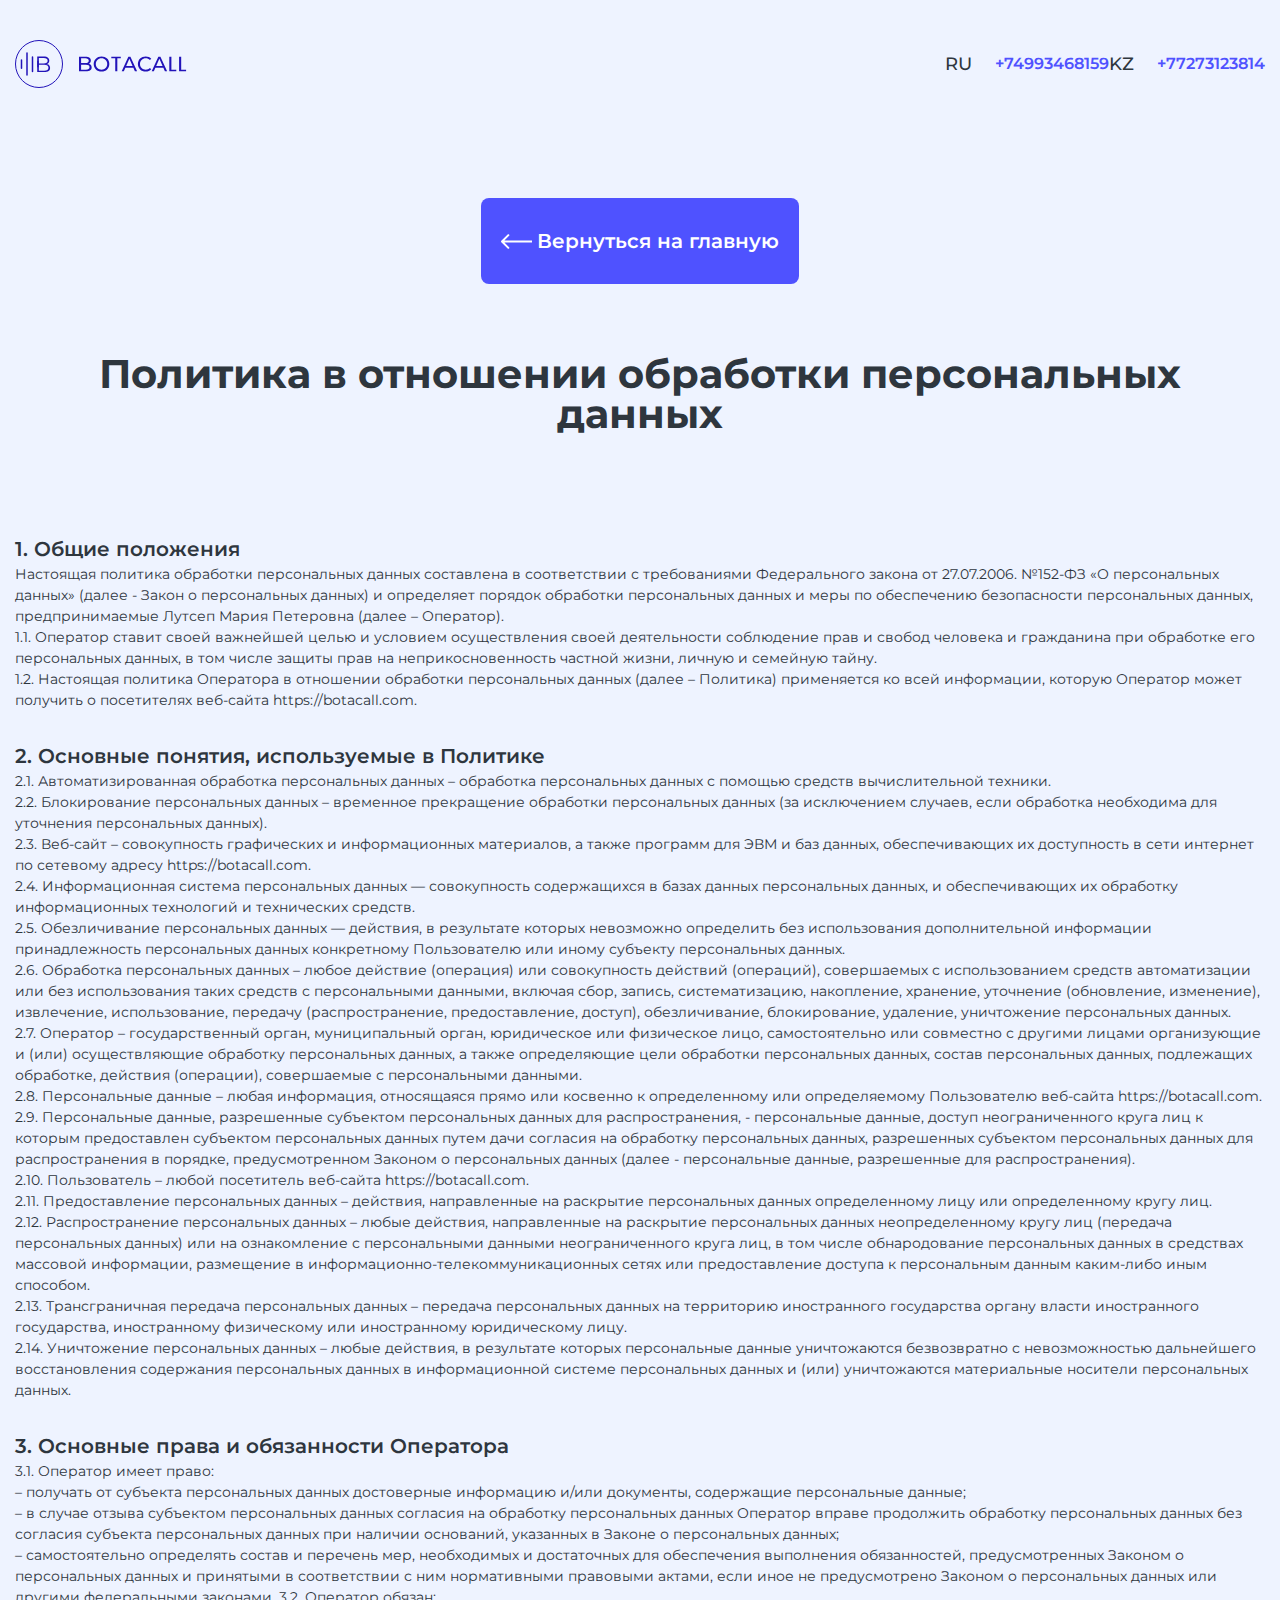
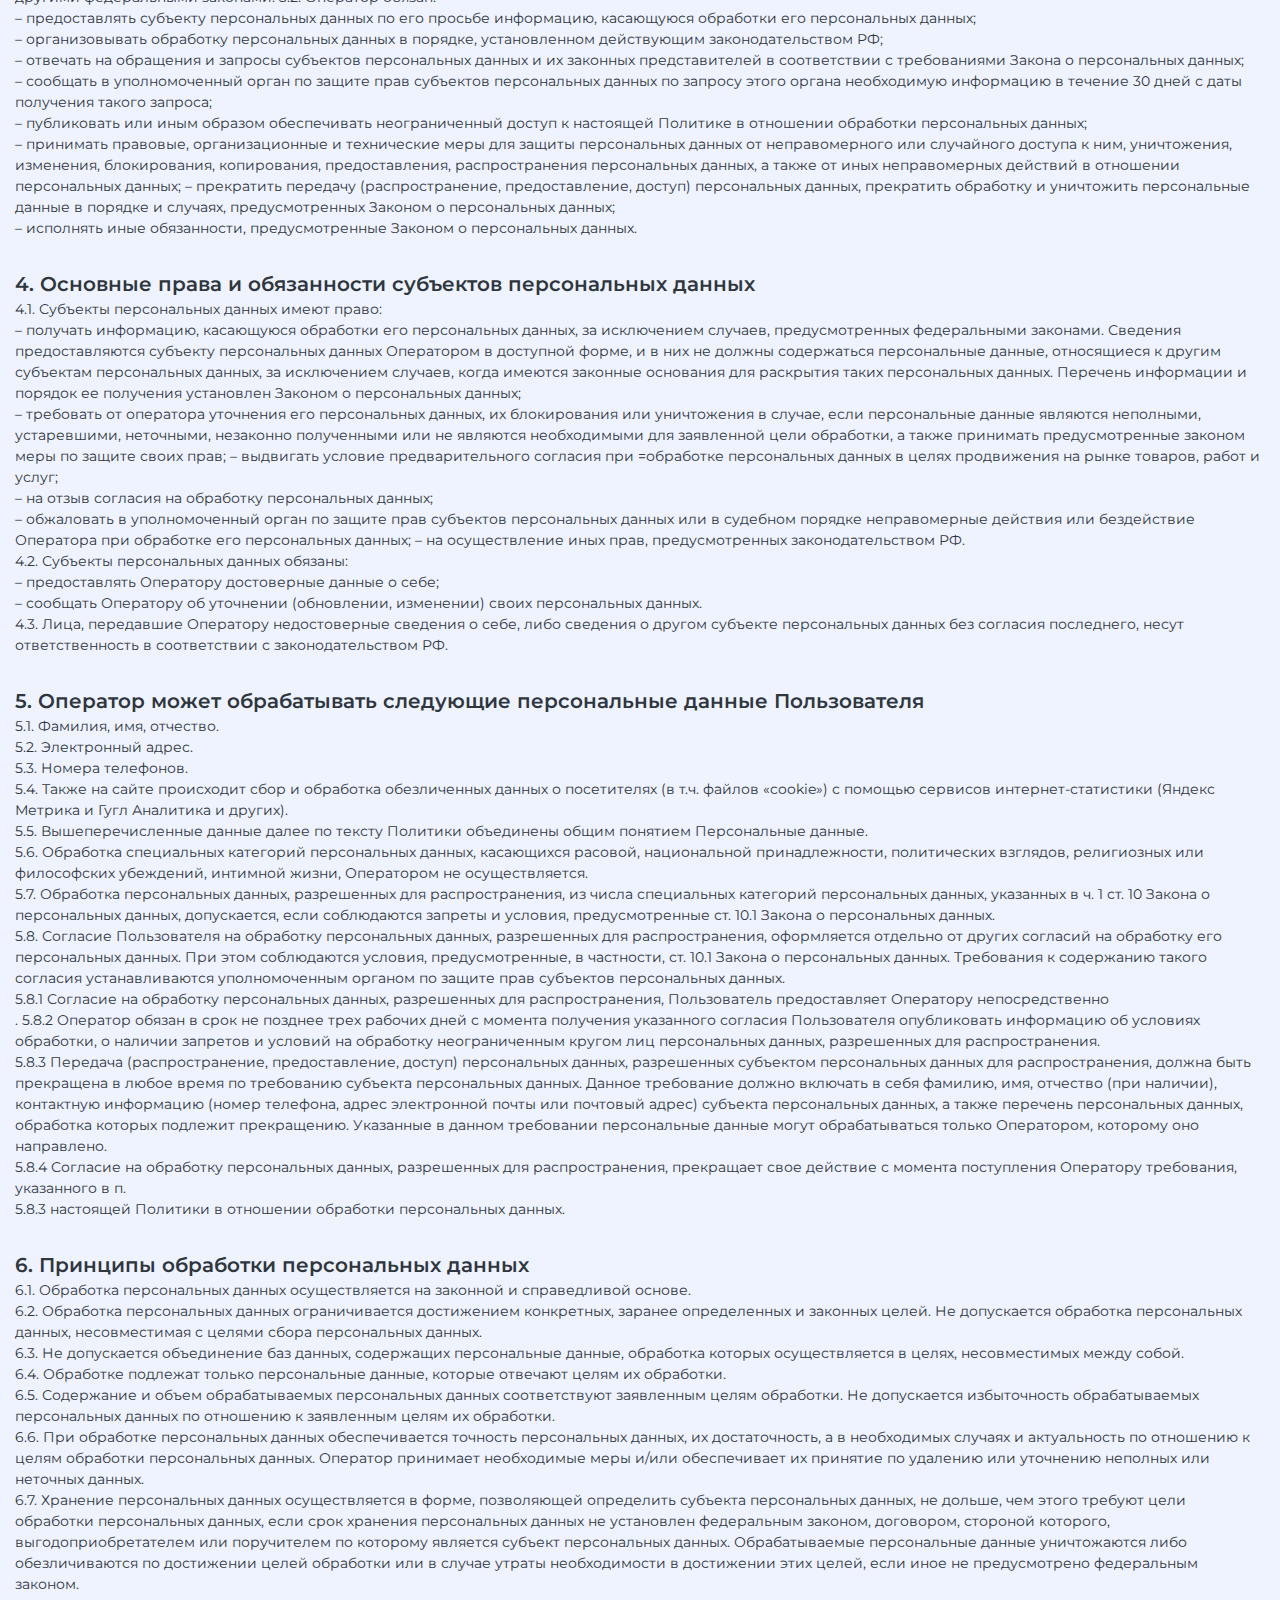
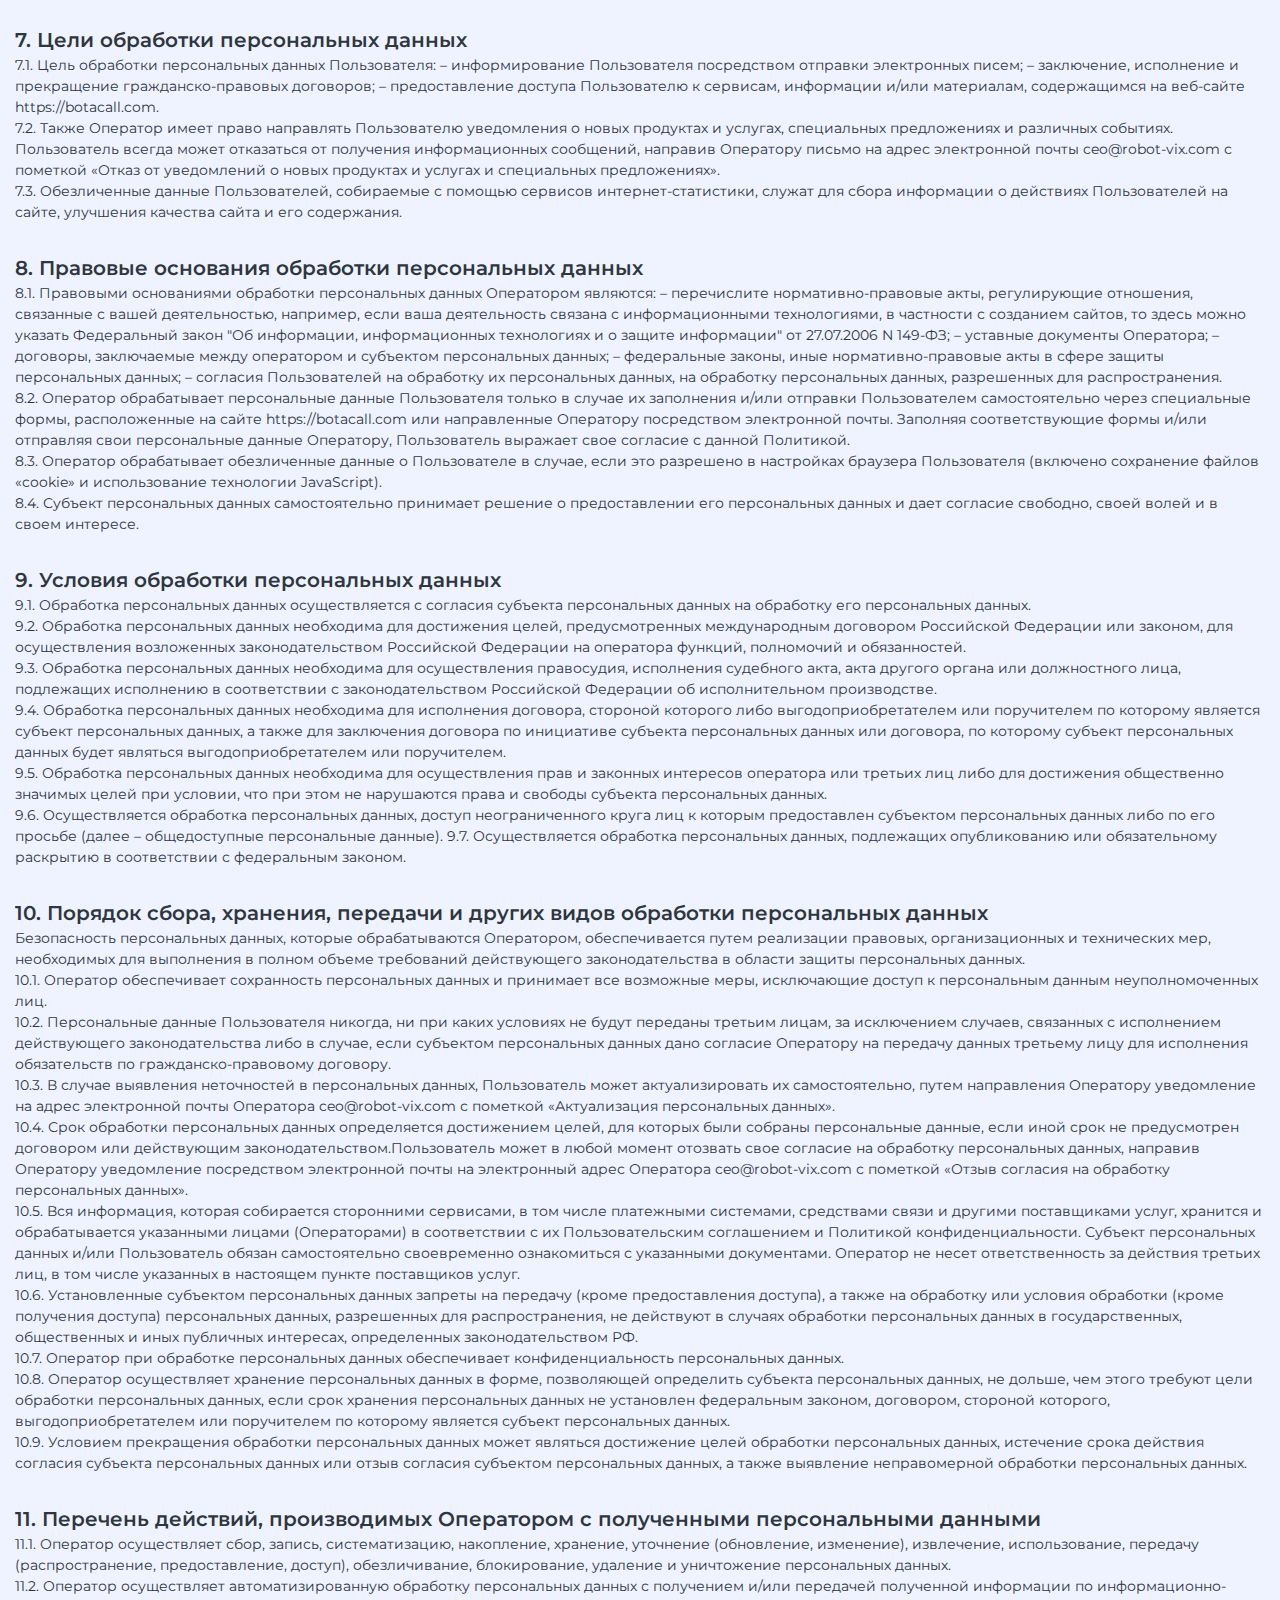
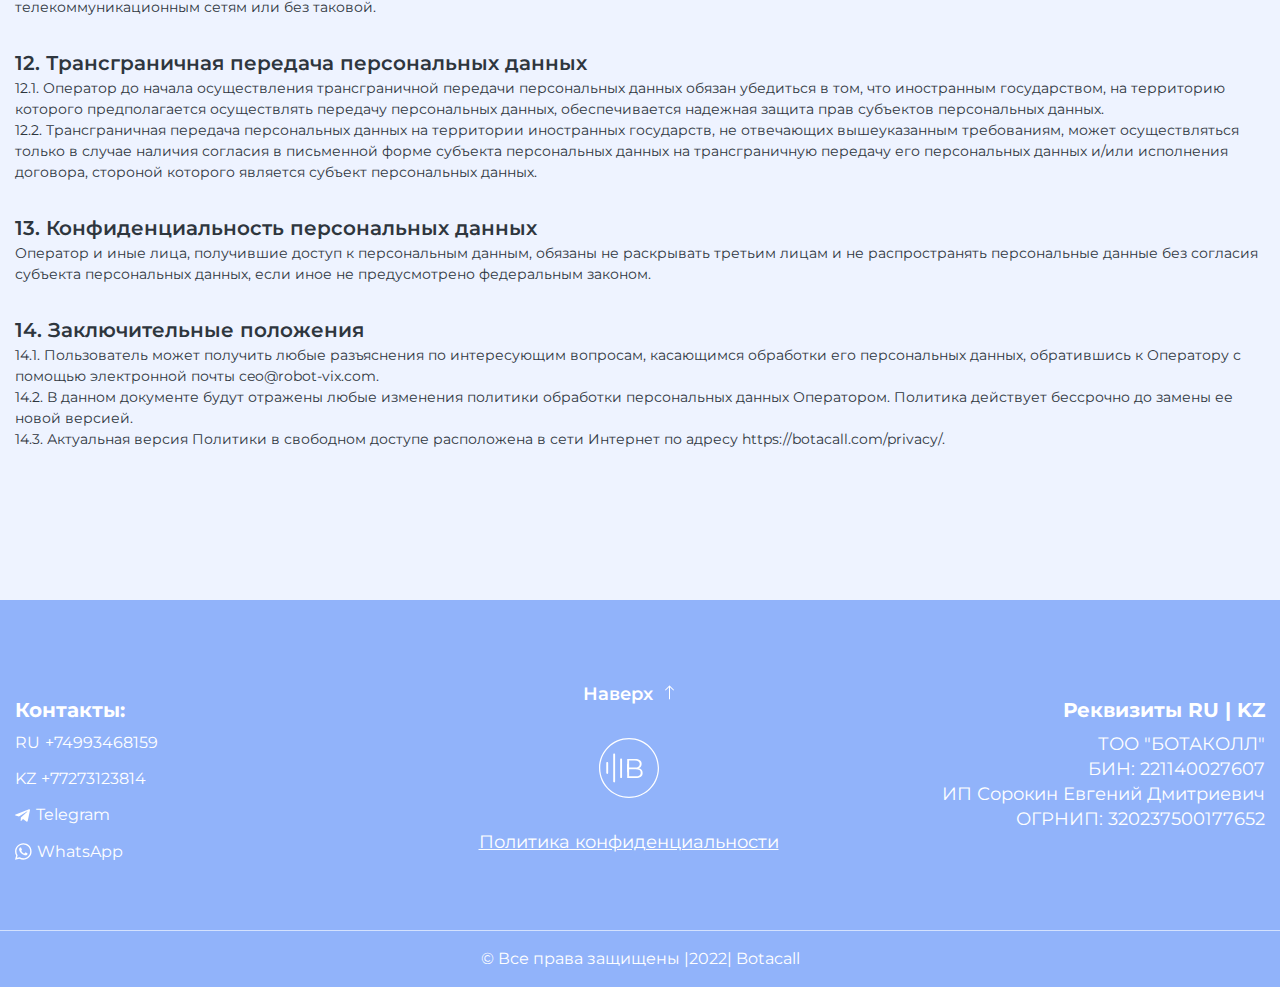
==== commit 69de0b95: "Add files via upload" ====
--- a/policy.html
+++ b/policy.html
@@ -33,10 +33,10 @@
         <section class="policy">
           <div class="policy__container">
             <div class="policy__btns">
-              <div class="policy__btn _btn">
+              <a href="/" class="policy__btn _btn">
                 <img src="img/arrow.svg" alt="arrow" />
                 Вернуться на главную
-              </div>
+              </a>
             </div>
             <h1 class="policy__title _title">Политика в отношении обработки персональных данных</h1>
             <div class="policy__body">
--- a/css/style.css
+++ b/css/style.css
@@ -434,19 +434,11 @@
           align-items: center;
   font-size: 18px;
   position: relative;
-}
-
-.header__number:first-child {
-  margin-right: 26px;
-}
-
-.header__number:first-child::before {
-  content: '';
-  background-color: rgba(0, 0, 0, 0.3);
-  height: 20px;
-  width: 1px;
-  position: absolute;
-  right: -13px;
+  gap: 10px;
+}
+
+.header__number:hover .header__phone {
+  color: #2213b9;
 }
 
 .header__country {
@@ -456,13 +448,10 @@
 
 .header__phone {
   font-weight: 600;
+  font-size: 16px;
   color: #4f52ff;
   -webkit-transition: color 0.3s;
   transition: color 0.3s;
-}
-
-.header__phone:hover {
-  color: #150a81;
 }
 
 @media (max-width: 992px) {
@@ -549,6 +538,12 @@
 
 .menu__sublink {
   color: #ffffff;
+  display: -webkit-box;
+  display: -ms-flexbox;
+  display: flex;
+  -webkit-box-align: center;
+      -ms-flex-align: center;
+          align-items: center;
 }
 
 .menu__sublink span {
@@ -2119,18 +2114,6 @@
   position: relative;
 }
 
-@media (max-width: 992px) {
-  .step__container {
-    margin-bottom: 358px;
-  }
-}
-
-@media (max-width: 479.98px) {
-  .step__container {
-    margin-bottom: 270px;
-  }
-}
-
 .step__snowflake {
   position: absolute;
   top: 0;
@@ -2243,6 +2226,7 @@
     left: 50%;
     -webkit-transform: translate(-50%, 0);
             transform: translate(-50%, 0);
+    display: none;
   }
 }
 
@@ -2418,6 +2402,10 @@
   }
 }
 
+.know {
+  position: relative;
+}
+
 @media (max-width: 479.98px) {
   .know {
     margin-bottom: 0;
@@ -2426,6 +2414,40 @@
 
 .know__container {
   position: relative;
+}
+
+.know__decor {
+  display: none;
+  position: absolute;
+  left: 50%;
+  top: -280px;
+  -webkit-transform: translate(-50%, 0);
+          transform: translate(-50%, 0);
+  z-index: 3;
+}
+
+.know__decor img {
+  width: 300px;
+  height: 300px;
+}
+
+@media (max-width: 767px) {
+  .know__decor img {
+    width: 250px;
+    height: 250px;
+  }
+}
+
+@media (max-width: 992px) {
+  .know__decor {
+    display: block;
+  }
+}
+
+@media (max-width: 767px) {
+  .know__decor {
+    top: -230px;
+  }
 }
 
 .know__snowflake {
@@ -2912,3 +2934,383 @@
   font-size: 14px;
   line-height: 150%;
 }
+
+.reviews {
+  margin-bottom: 250px;
+}
+
+@media (max-width: 992px) {
+  .reviews {
+    margin-bottom: 350px;
+  }
+}
+
+@media (max-width: 767px) {
+  .reviews {
+    margin-bottom: 290px;
+  }
+}
+
+@media (max-width: 760px) {
+  .reviews__container {
+    padding: 0px;
+  }
+}
+
+.reviews__title {
+  margin-bottom: 35px;
+}
+
+@media (max-width: 1135px) {
+  .reviews__title {
+    font-size: 30px;
+    margin-bottom: 25px;
+  }
+}
+
+@media (max-width: 760px) {
+  .reviews__title {
+    font-size: 20px;
+    margin-bottom: 15px;
+  }
+}
+
+.reviews__subtitle {
+  margin-bottom: 75px;
+}
+
+@media (max-width: 1135px) {
+  .reviews__subtitle {
+    font-size: 20px;
+    margin-bottom: 65px;
+  }
+}
+
+@media (max-width: 760px) {
+  .reviews__subtitle {
+    font-size: 16px;
+    margin-bottom: 40px;
+  }
+}
+
+.reviews__body {
+  position: relative;
+}
+
+@media (max-width: 1390px) {
+  .reviews__body {
+    max-width: 1125px;
+    margin: 0 auto;
+  }
+}
+
+@media (max-width: 1135px) {
+  .reviews__body {
+    max-width: 735px;
+  }
+}
+
+@media (max-width: 760px) {
+  .reviews__body {
+    width: 100%;
+    background-color: #4f52ff;
+    border-radius: 8px;
+    padding-bottom: 40px;
+  }
+}
+
+.reviews__block {
+  max-width: 1236px;
+  margin: 0 auto;
+  min-width: 0;
+  overflow: hidden;
+}
+
+@media (max-width: 1430px) {
+  .reviews__block {
+    max-width: 1206px;
+  }
+}
+
+@media (max-width: 1390px) {
+  .reviews__block {
+    max-width: 965px;
+  }
+}
+
+@media (max-width: 1135px) {
+  .reviews__block {
+    max-width: 640px;
+  }
+}
+
+@media (max-width: 760px) {
+  .reviews__block {
+    max-width: 320px;
+  }
+}
+
+.reviews__wrapper {
+  display: -webkit-box;
+  display: -ms-flexbox;
+  display: flex;
+  width: 100%;
+  min-width: 0;
+}
+
+.reviews__item {
+  -webkit-box-flex: 0;
+      -ms-flex: 0 0 calc(33.333% - 10px);
+          flex: 0 0 calc(33.333% - 10px);
+}
+
+@media (max-width: 1135px) {
+  .reviews__item {
+    -webkit-box-flex: 0;
+        -ms-flex: 0 0 calc(50% - 5px);
+            flex: 0 0 calc(50% - 5px);
+  }
+}
+
+@media (max-width: 760px) {
+  .reviews__item {
+    -webkit-box-flex: 0;
+        -ms-flex: 0 0 100%;
+            flex: 0 0 100%;
+  }
+}
+
+.reviews__item-wrapper {
+  border-radius: 8px;
+  padding: 40px 35px;
+  background-color: #4f52ff;
+}
+
+@media (max-width: 1390px) {
+  .reviews__item-wrapper {
+    padding: 35px 25px;
+  }
+}
+
+@media (max-width: 760px) {
+  .reviews__item-wrapper {
+    padding: 35px 30px 25px 30px;
+  }
+}
+
+.reviews__top {
+  display: -webkit-box;
+  display: -ms-flexbox;
+  display: flex;
+  gap: 10px;
+  -webkit-box-align: center;
+      -ms-flex-align: center;
+          align-items: center;
+  margin-bottom: 25px;
+}
+
+.reviews__avatar img {
+  width: 80px;
+  height: 80px;
+  border-radius: 50%;
+}
+
+.reviews__names {
+  display: -webkit-box;
+  display: -ms-flexbox;
+  display: flex;
+  -webkit-box-pack: justify;
+      -ms-flex-pack: justify;
+          justify-content: space-between;
+  -webkit-box-align: center;
+      -ms-flex-align: center;
+          align-items: center;
+  padding-bottom: 10px;
+  border-bottom: 1px solid rgba(145, 179, 250, 0.5);
+}
+
+.reviews__name {
+  font-weight: 700;
+  font-size: 20px;
+  color: #ffffff;
+}
+
+@media (max-width: 1390px) {
+  .reviews__name {
+    font-size: 18px;
+  }
+}
+
+.reviews__stars {
+  display: -webkit-box;
+  display: -ms-flexbox;
+  display: flex;
+  gap: 4px;
+}
+
+@media (max-width: 1390px) {
+  .reviews__star img {
+    width: 11px;
+    height: 11px;
+  }
+}
+
+.reviews__post {
+  padding-top: 10px;
+  font-weight: 500;
+  font-size: 16px;
+  line-height: 20px;
+  color: #91b3fa;
+}
+
+@media (max-width: 1390px) {
+  .reviews__post {
+    font-size: 14px;
+  }
+}
+
+.reviews__img img {
+  border-radius: 8px;
+  width: 100%;
+  height: 540px;
+}
+
+@media (max-width: 1390px) {
+  .reviews__img img {
+    height: 432px;
+  }
+}
+
+@media (max-width: 760px) {
+  .reviews__arrows {
+    position: relative;
+    max-width: 280px;
+    margin: 0 auto;
+    height: 40px;
+  }
+}
+
+.reviews__arrow {
+  position: absolute;
+  background: linear-gradient(154.29deg, #4f52ff 19.32%, #91b3fa 80.52%);
+  width: 80px;
+  height: 80px;
+  border-radius: 50%;
+  display: -webkit-box;
+  display: -ms-flexbox;
+  display: flex;
+  -webkit-box-align: center;
+      -ms-flex-align: center;
+          align-items: center;
+  -webkit-box-pack: center;
+      -ms-flex-pack: center;
+          justify-content: center;
+  top: 40%;
+  cursor: pointer;
+  -webkit-transition: opacity 0.2s;
+  transition: opacity 0.2s;
+}
+
+.reviews__arrow:hover {
+  opacity: 0.9;
+}
+
+.reviews__arrow_left {
+  left: 0;
+}
+
+.reviews__arrow_right {
+  right: 0;
+}
+
+.reviews__arrow_right img {
+  -webkit-transform: rotate(180deg);
+          transform: rotate(180deg);
+}
+
+@media (max-width: 1430px) {
+  .reviews__arrow {
+    width: 70px;
+    height: 70px;
+  }
+}
+
+@media (max-width: 1135px) {
+  .reviews__arrow {
+    background: #91b3fa;
+  }
+}
+
+@media (max-width: 760px) {
+  .reviews__arrow {
+    background: none;
+    width: 40px;
+    height: 40px;
+  }
+  .reviews__arrow img {
+    width: 23px;
+    height: 14px;
+  }
+  .reviews__arrow img svg {
+    width: 23px;
+    height: 14px;
+  }
+}
+
+@media (max-width: 760px) {
+  .reviews__arrow {
+    top: 0;
+  }
+}
+
+.swiper__container {
+  padding: 0;
+}
+
+.swiper-pagination {
+  display: none;
+  gap: 6px;
+  -webkit-box-pack: center;
+      -ms-flex-pack: center;
+          justify-content: center;
+  height: 40px;
+  -webkit-box-align: center;
+      -ms-flex-align: center;
+          align-items: center;
+}
+
+@media (max-width: 760px) {
+  .swiper-pagination {
+    display: -webkit-box;
+    display: -ms-flexbox;
+    display: flex;
+  }
+}
+
+.swiper-pagination-bullet {
+  width: 10px;
+  height: 10px;
+  border-radius: 50%;
+  background-color: #91b3fa;
+  cursor: pointer;
+}
+
+.swiper-pagination-bullet-active {
+  background-color: #ff7163;
+}
+
+.mob {
+  display: none;
+}
+
+@media (max-width: 760px) {
+  .mob {
+    display: block;
+  }
+}
+
+@media (max-width: 760px) {
+  .pc {
+    display: none;
+  }
+}
